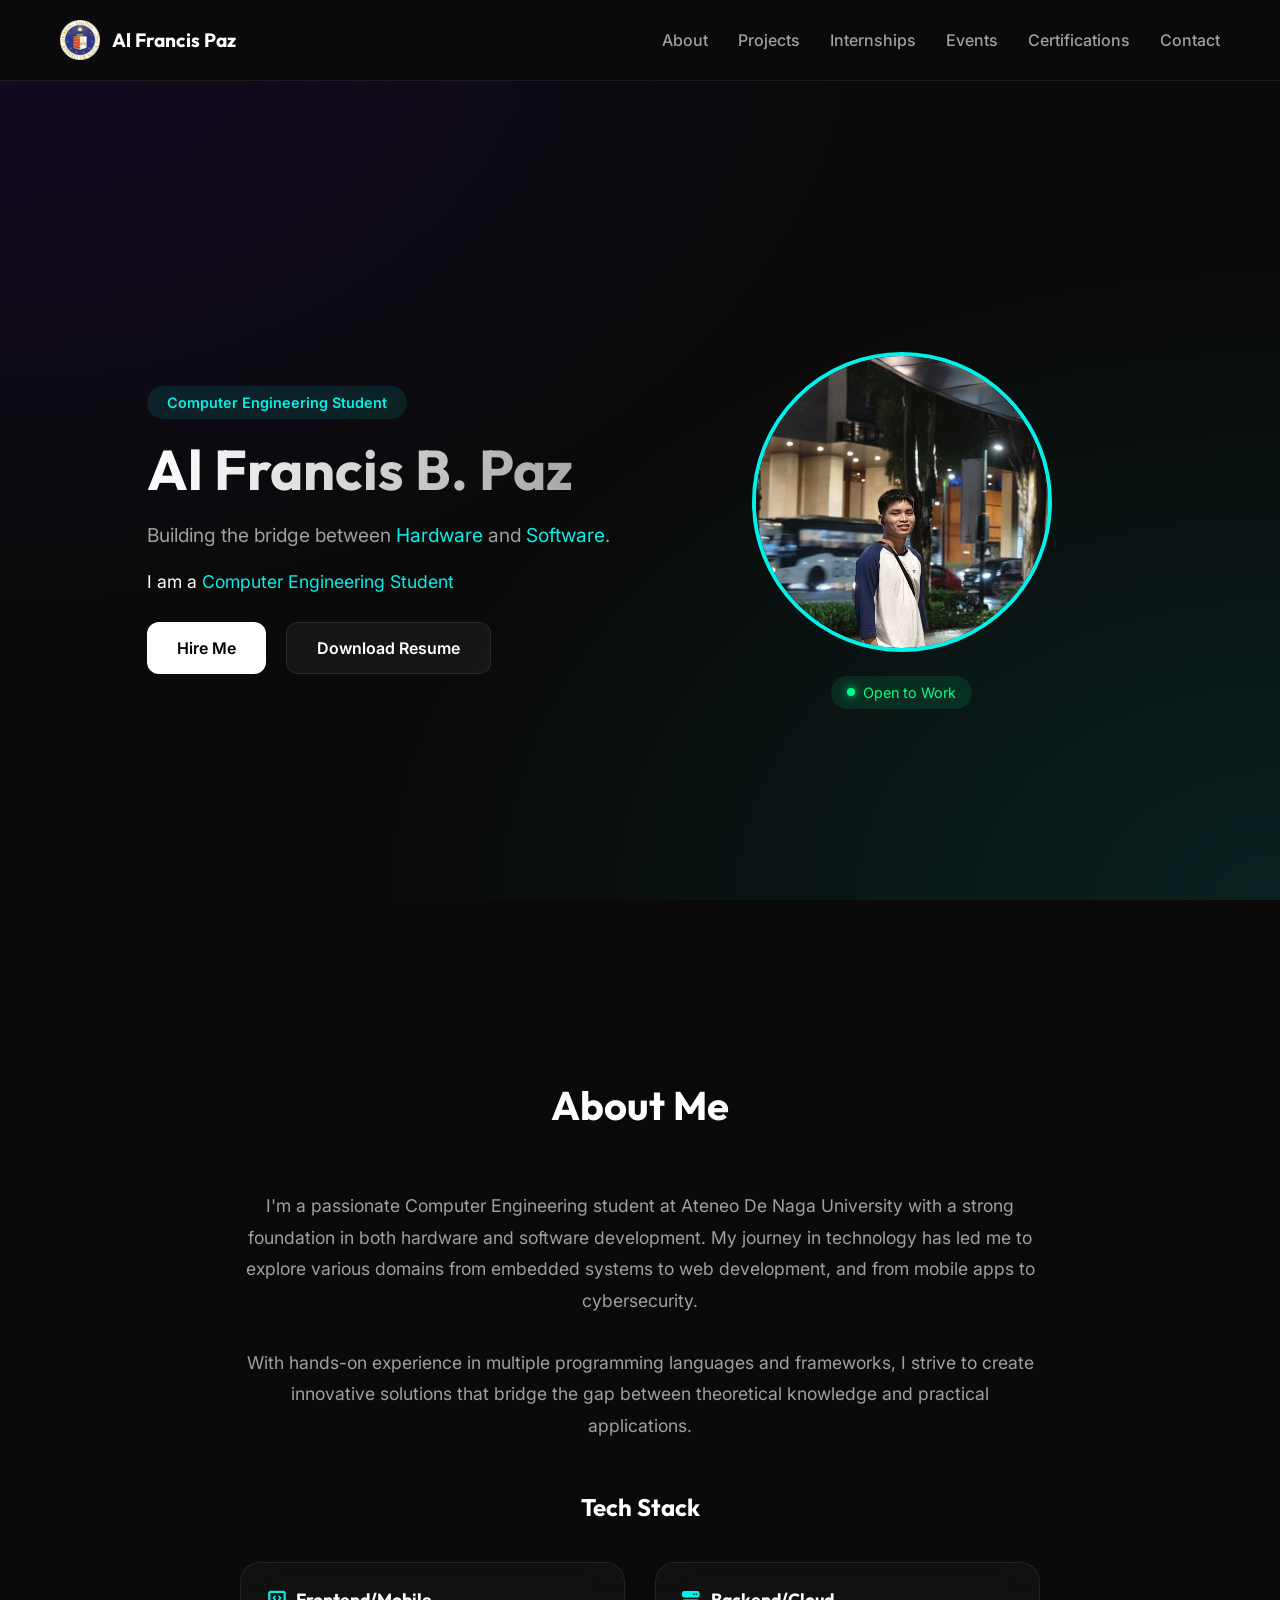
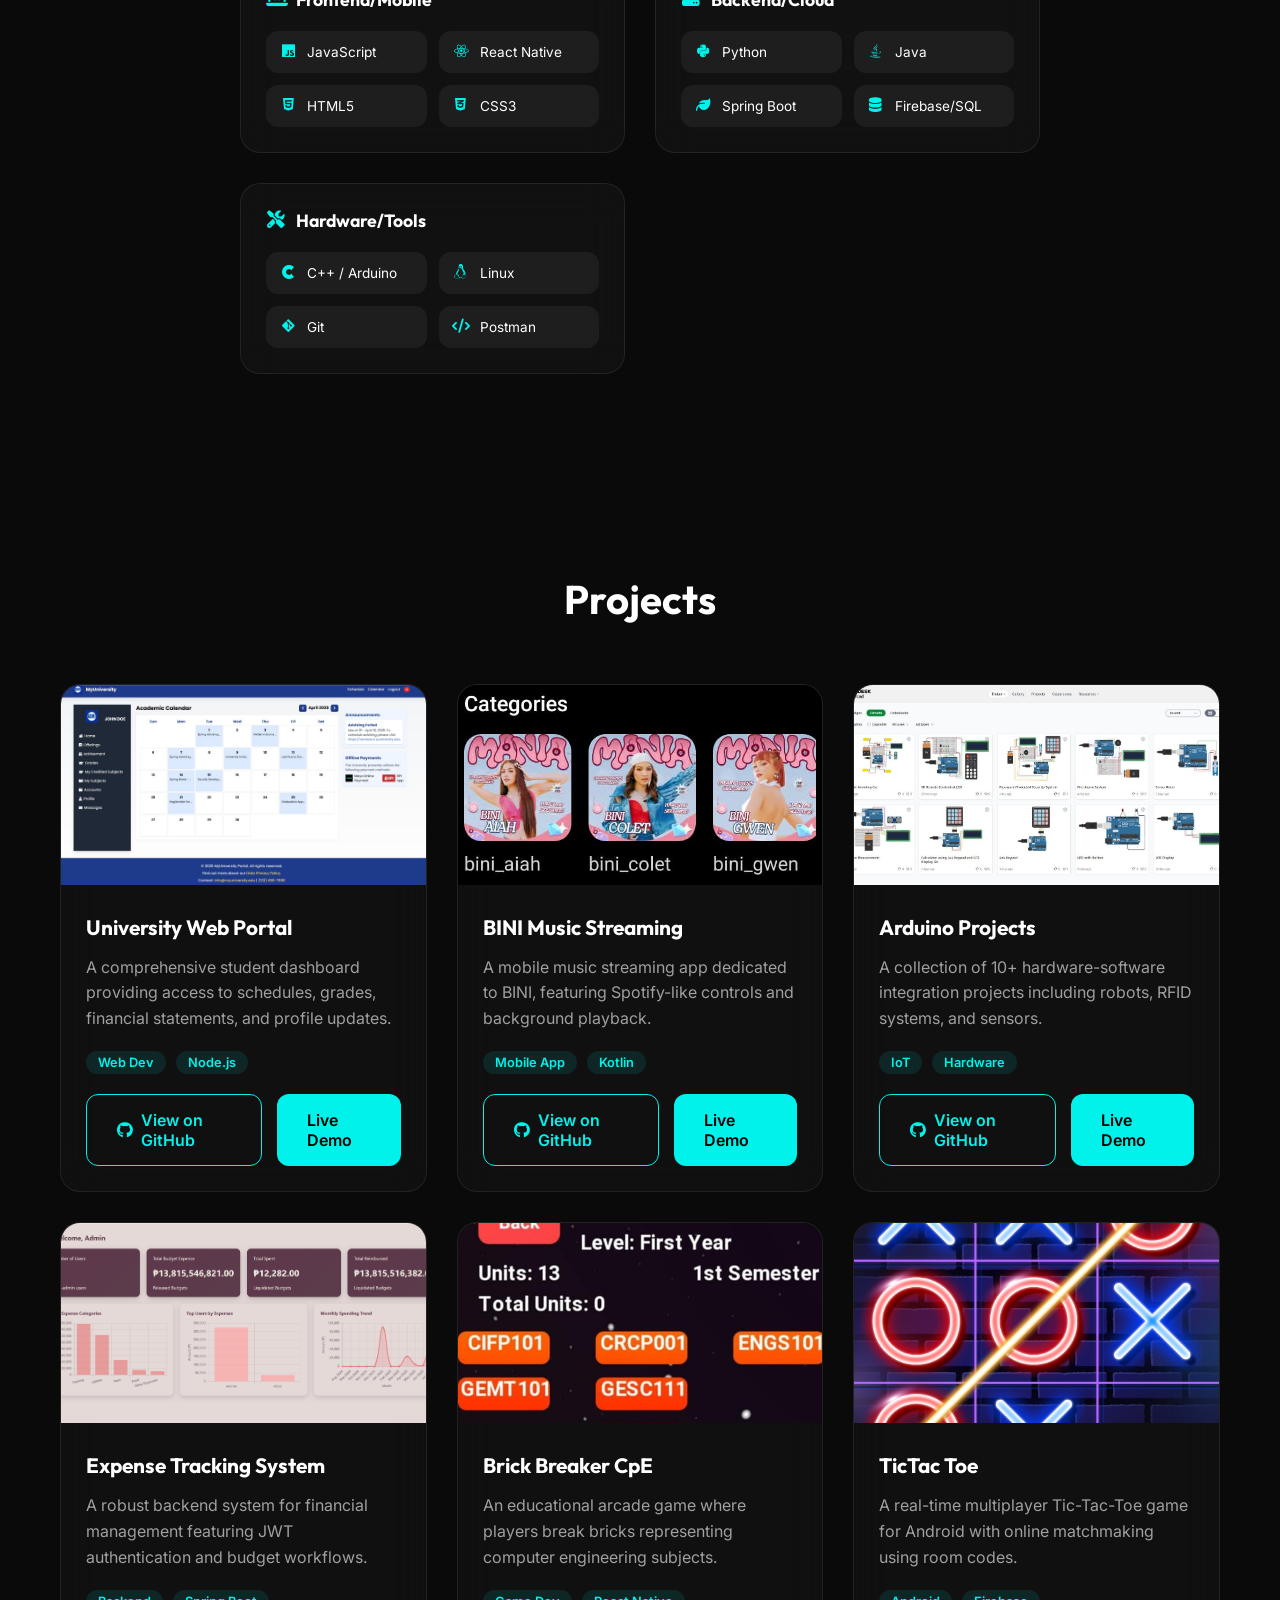
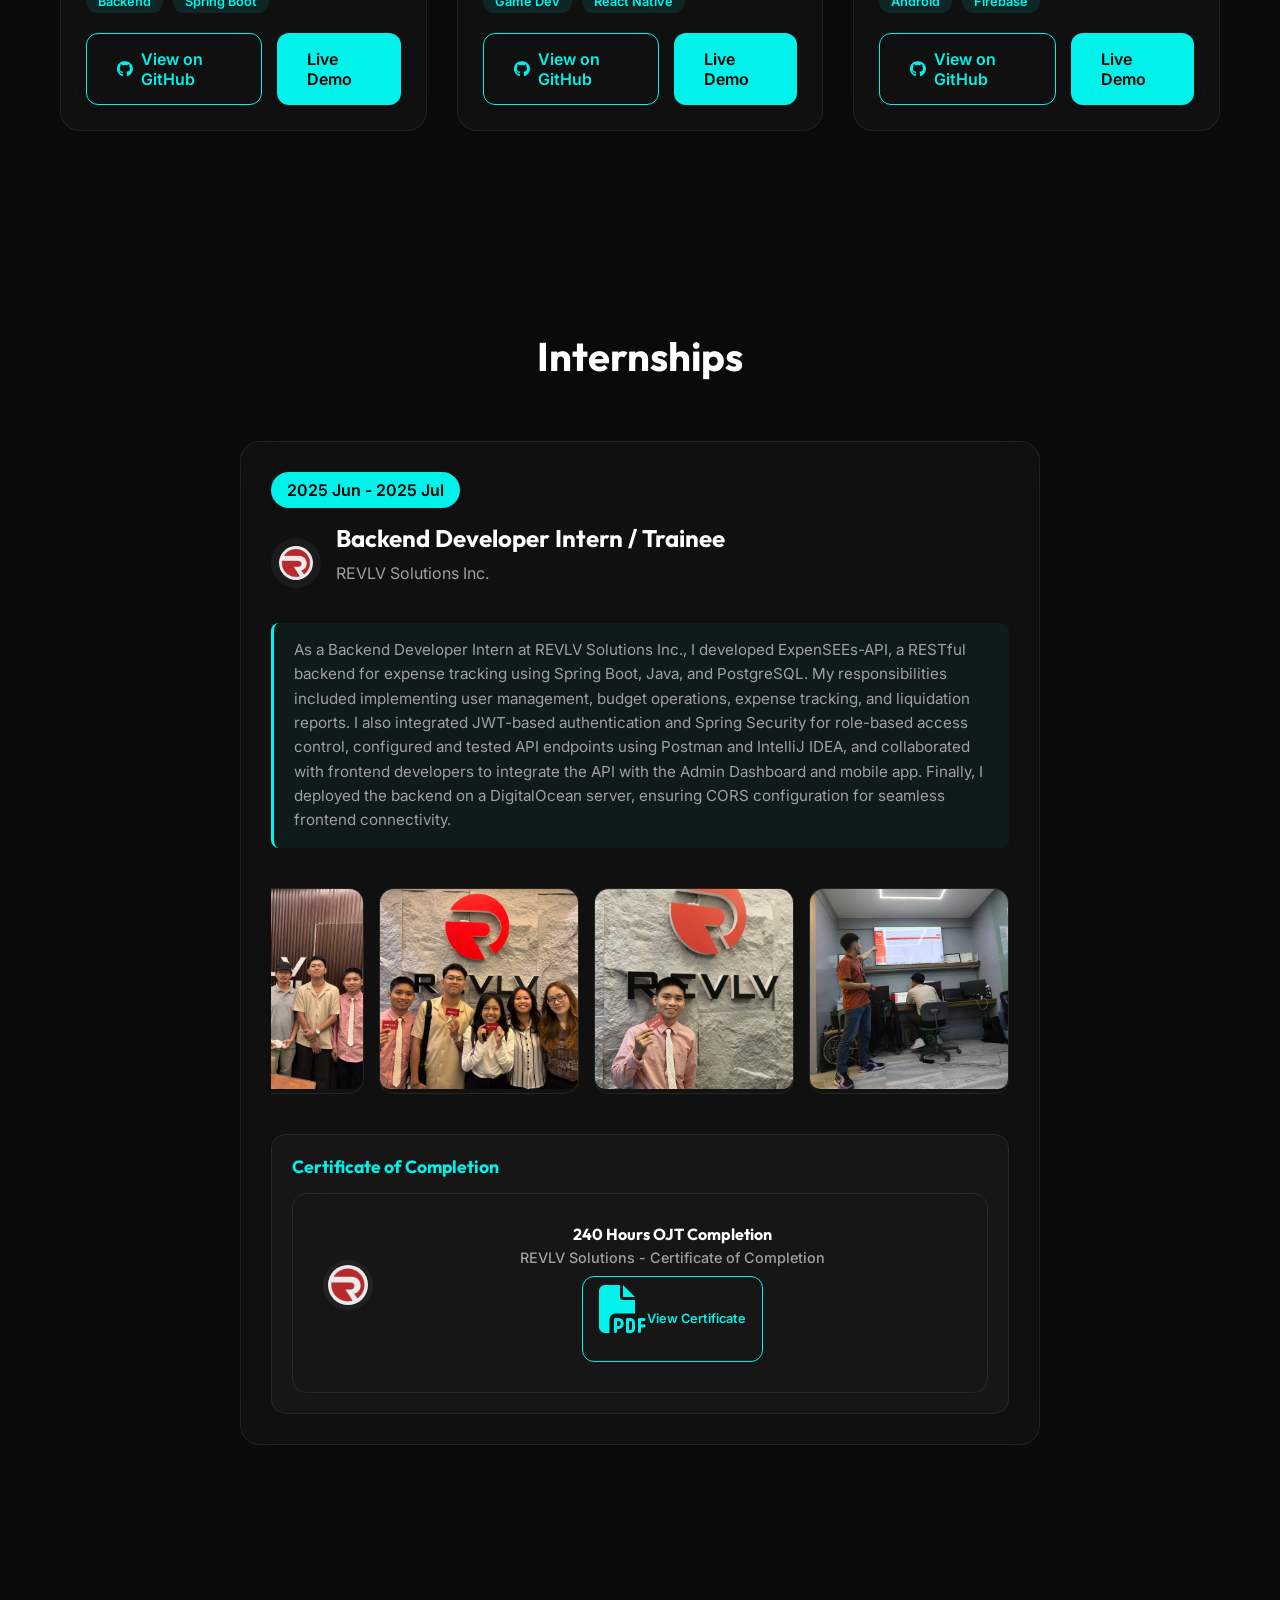
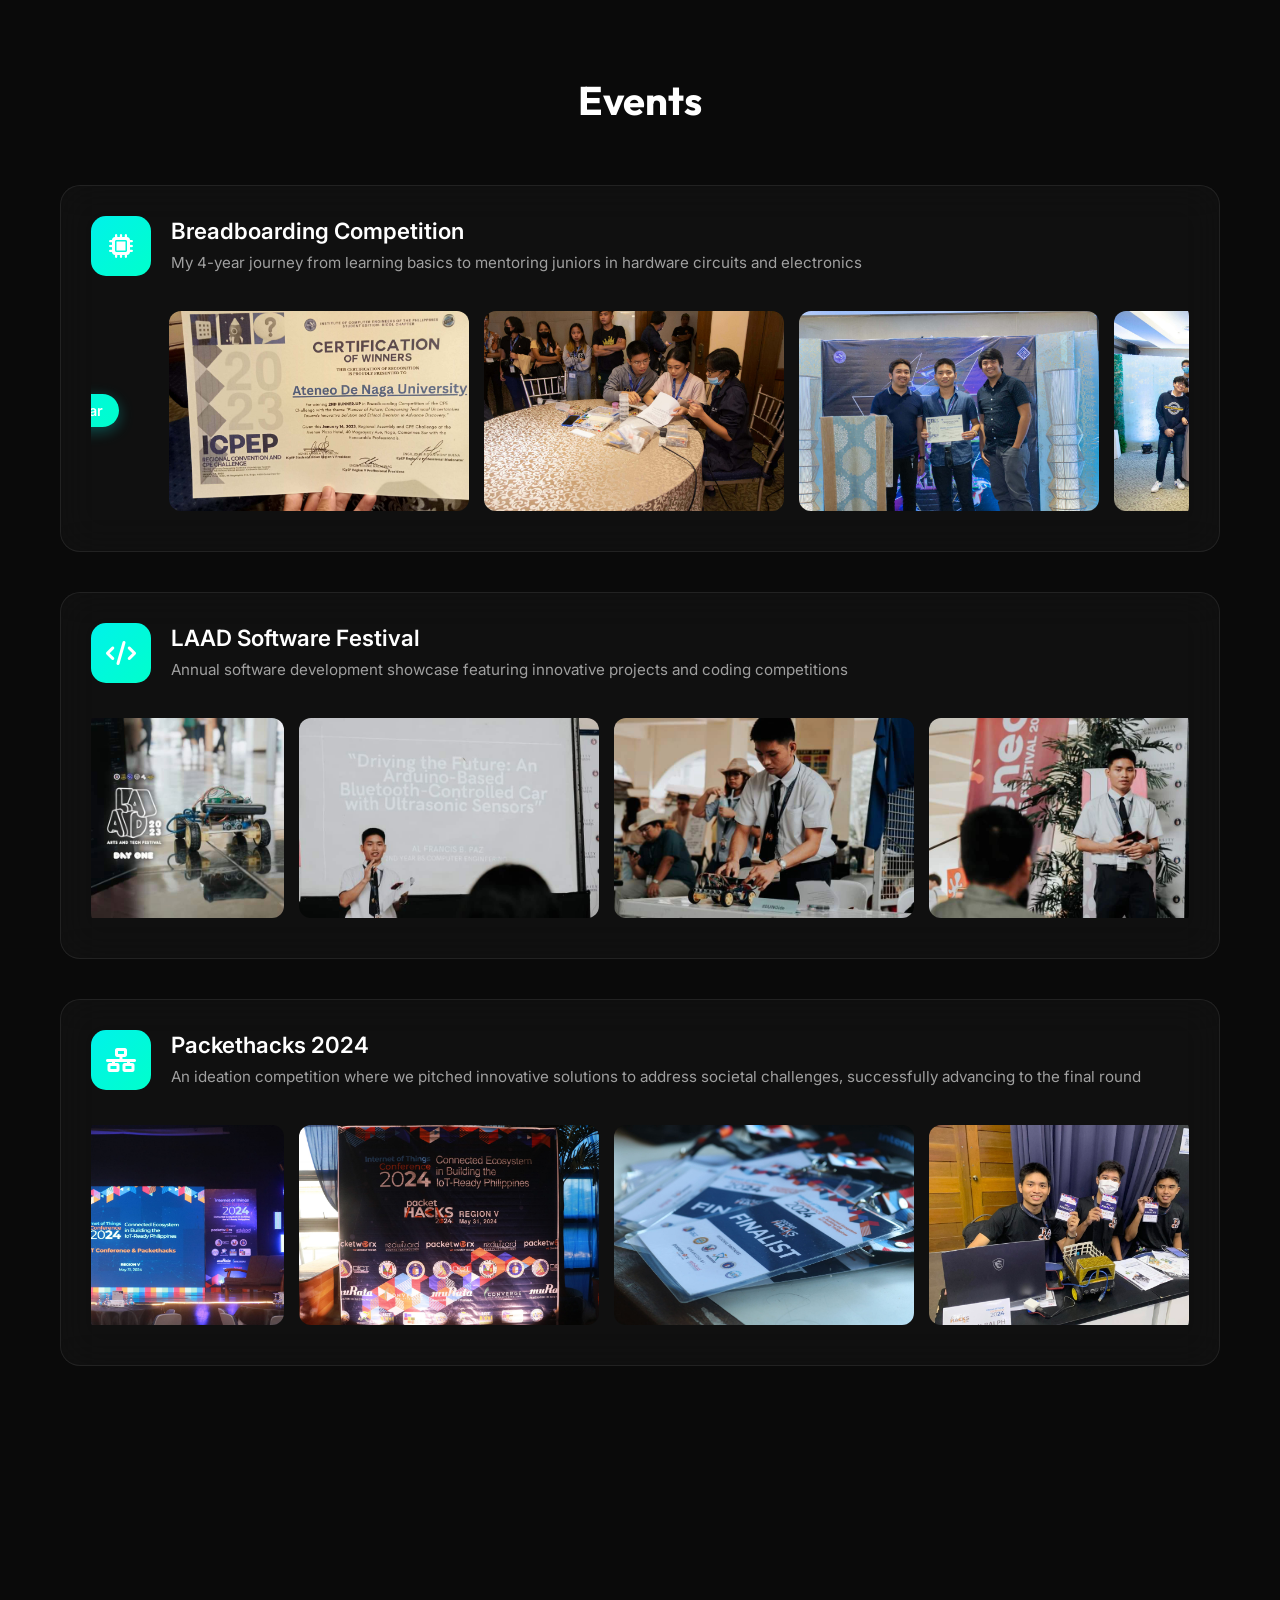
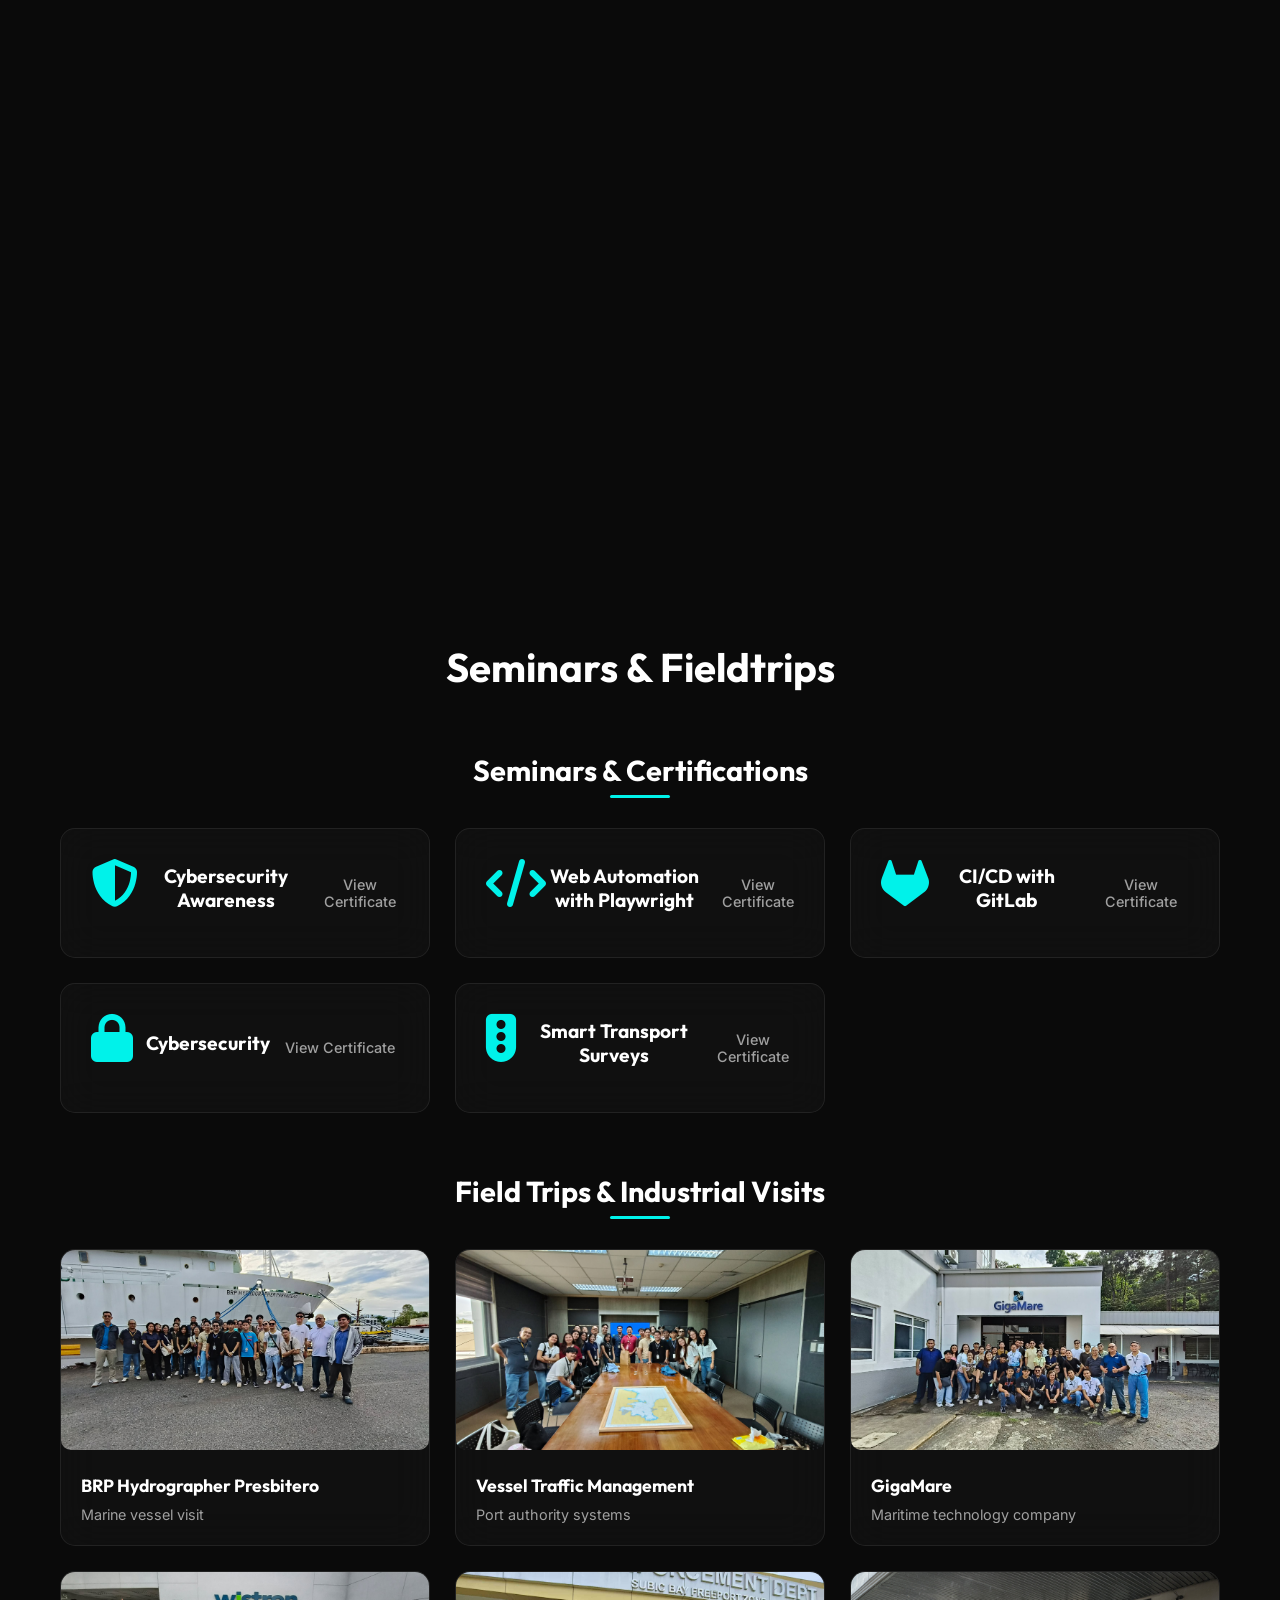
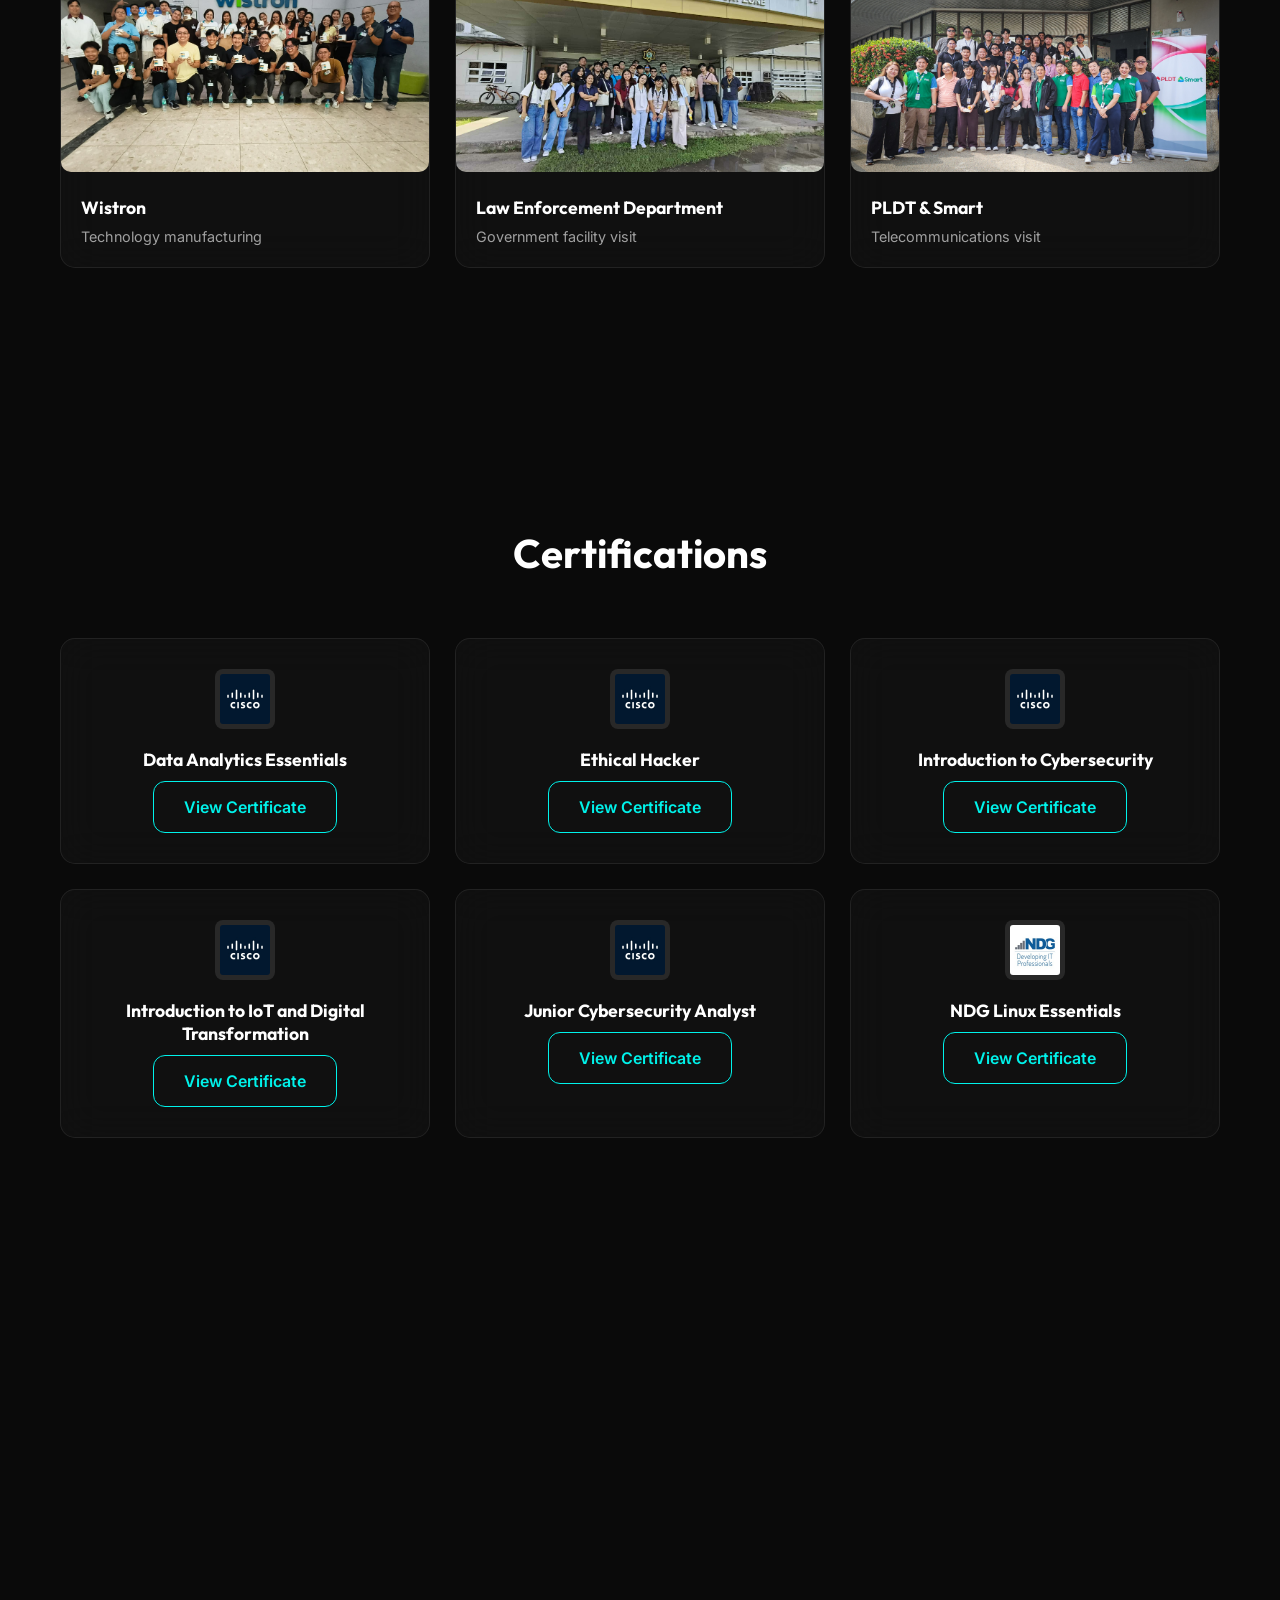
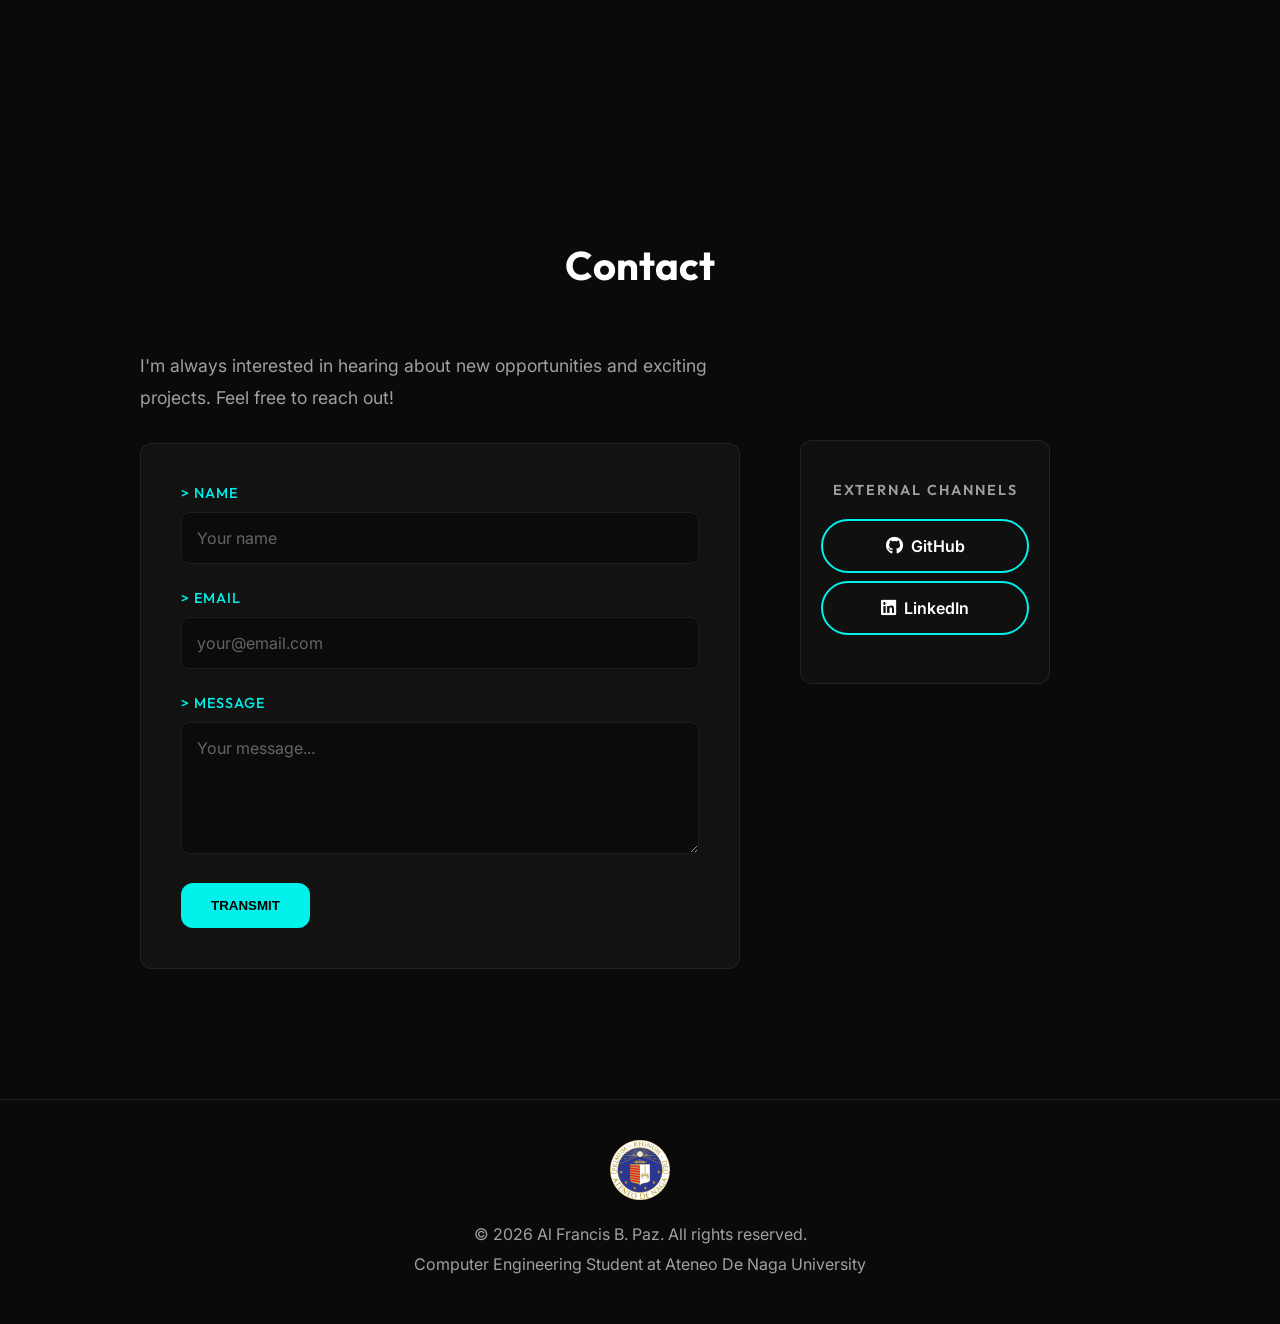
==== index.html @ 0560938c "Initialize portfolio website" ====
<!DOCTYPE html>
<html lang="en">

<head>
    <meta charset="UTF-8">
    <meta name="viewport" content="width=device-width, initial-scale=1.0">
    <title>Al Francis B. Paz | Portfolio</title>
    <meta name="description"
        content="Portfolio of Al Francis B. Paz, a Computer Engineering Student at Ateneo De Naga University.">
    <link rel="preconnect" href="https://fonts.googleapis.com">
    <link rel="preconnect" href="https://fonts.gstatic.com" crossorigin>
    <link
        href="https://fonts.googleapis.com/css2?family=Inter:wght@300;400;600;700&family=Outfit:wght@500;700;800&display=swap"
        rel="stylesheet">
    <link rel="stylesheet" href="styles.css">
    <link rel="stylesheet" href="https://cdnjs.cloudflare.com/ajax/libs/font-awesome/6.4.0/css/all.min.css">
</head>

<body>

    <!-- Sticky Navigation -->
    <nav class="navbar">
        <div class="nav-container">
            <div class="nav-logo">
                <img src="adnu_logo.png" alt="ADNU Logo" class="nav-logo-img">
                <span class="nav-brand">Al Francis Paz</span>
            </div>
            <ul class="nav-menu">
                <li><a href="#about" class="nav-link">About</a></li>
                <li><a href="#projects" class="nav-link">Projects</a></li>
                <li><a href="#internships" class="nav-link">Internships</a></li>
                <li><a href="#events" class="nav-link">Events</a></li>
                <li><a href="#certifications" class="nav-link">Certifications</a></li>
                <li><a href="#contact" class="nav-link">Contact</a></li>
            </ul>
            <div class="hamburger">
                <span class="bar"></span>
                <span class="bar"></span>
                <span class="bar"></span>
            </div>
        </div>
    </nav>

    <!-- Hero Section -->
    <section id="hero" class="hero">
        <div class="hero-container">
            <div class="hero-content">
                <div class="hero-text">
                    <div class="badge">Computer Engineering Student</div>
                    <h1>Al Francis B. Paz</h1>
                    <p>Building the bridge between <span class="accent-text">Hardware</span> and <span
                            class="accent-text">Software</span>.</p>
                    <div class="typing-container">I am a <span class="typing-text"></span></div>
                    <div class="hero-actions">
                        <a href="mailto:afpaz@gbox.adnu.edu.ph" class="btn primary">Hire Me</a>
                        <a href="Resume.pdf" target="_blank" class="btn secondary">Download Resume</a>
                    </div>
                </div>
                <div class="hero-image">
                    <img src="profile.jpg" alt="Profile" class="profile-img">
                    <div class="status-indicator">
                        <span class="dot"></span> Open to Work
                    </div>
                </div>
            </div>
        </div>
    </section>

    <!-- About Section -->
    <section id="about" class="section">
        <div class="container">
            <h2 class="section-title">About Me</h2>
            <div class="about-content">
                <div class="about-text">
                    <p>I'm a passionate Computer Engineering student at Ateneo De Naga University with a strong foundation in both hardware and software development. My journey in technology has led me to explore various domains from embedded systems to web development, and from mobile apps to cybersecurity.</p>
                    <p>With hands-on experience in multiple programming languages and frameworks, I strive to create innovative solutions that bridge the gap between theoretical knowledge and practical applications.</p>
                    <div class="skills-section">
                        <h3>Tech Stack</h3>
                        <div class="skills-categories">
                            <!-- Frontend/Mobile -->
                            <div class="skill-category">
                                <h4><i class="fas fa-laptop-code"></i> Frontend/Mobile</h4>
                                <div class="skills-grid">
                                    <div class="skill-item"><i class="fab fa-js"></i> JavaScript</div>
                                    <div class="skill-item"><i class="fab fa-react"></i> React Native</div>
                                    <div class="skill-item"><i class="fab fa-html5"></i> HTML5</div>
                                    <div class="skill-item"><i class="fab fa-css3-alt"></i> CSS3</div>
                                </div>
                            </div>
                            
                            <!-- Backend/Cloud -->
                            <div class="skill-category">
                                <h4><i class="fas fa-server"></i> Backend/Cloud</h4>
                                <div class="skills-grid">
                                    <div class="skill-item"><i class="fab fa-python"></i> Python</div>
                                    <div class="skill-item"><i class="fab fa-java"></i> Java</div>
                                    <div class="skill-item"><i class="fas fa-leaf"></i> Spring Boot</div>
                                    <div class="skill-item"><i class="fas fa-database"></i> Firebase/SQL</div>
                                </div>
                            </div>
                            
                            <!-- Hardware/Tools -->
                            <div class="skill-category">
                                <h4><i class="fas fa-tools"></i> Hardware/Tools</h4>
                                <div class="skills-grid">
                                    <div class="skill-item"><i class="fab fa-cuttlefish"></i> C++ / Arduino</div>
                                    <div class="skill-item"><i class="fab fa-linux"></i> Linux</div>
                                    <div class="skill-item"><i class="fab fa-git-alt"></i> Git</div>
                                    <div class="skill-item"><i class="fas fa-code"></i> Postman</div>
                                </div>
                            </div>
                        </div>
                    </div>
                </div>
            </div>
        </div>
    </section>

    <!-- Projects Section -->
    <section id="projects" class="section">
        <div class="container">
            <h2 class="section-title">Projects</h2>
            <div class="projects-grid">
                <!-- University Web Portal -->
                <div class="project-card" onclick="openProjectGallery('University Web Portal')">
                    <img src="Projects/University Web Portal/Home.jpg" alt="University Web Portal">
                    <div class="project-content">
                        <h3>University Web Portal</h3>
                        <p>A comprehensive student dashboard providing access to schedules, grades, financial statements, and profile updates.</p>
                        <div class="project-tags">
                            <span class="tag">Web Dev</span>
                            <span class="tag">Node.js</span>
                        </div>
                        <div class="project-actions">
                            <a href="https://github.com/8DUINOide/University-Web-Portal" target="_blank" class="btn btn-outline">
                                <i class="fab fa-github"></i> View on GitHub
                            </a>
                            <a href="#" class="btn btn-primary">Live Demo</a>
                        </div>
                    </div>
                </div>

                <!-- BINI Music -->
                <div class="project-card" onclick="openProjectGallery('BINI Music Streaming')">
                    <img src="Projects/BINI Music Streaming/BINI.jpg" alt="BINI Music">
                    <div class="project-content">
                        <h3>BINI Music Streaming</h3>
                        <p>A mobile music streaming app dedicated to BINI, featuring Spotify-like controls and background playback.</p>
                        <div class="project-tags">
                            <span class="tag">Mobile App</span>
                            <span class="tag">Kotlin</span>
                        </div>
                        <div class="project-actions">
                            <a href="https://github.com/8DUINOide/BINI-Mobile-Music-App" target="_blank" class="btn btn-outline">
                                <i class="fab fa-github"></i> View on GitHub
                            </a>
                            <a href="#" class="btn btn-primary">Live Demo</a>
                        </div>
                    </div>
                </div>

                <!-- Arduino Projects -->
                <div class="project-card" onclick="openProjectGallery('Arduino Projects')">
                    <img src="Projects/ARDUINO-PROJECTS/TinkerCad Projects/TinkerCad Projects.png" alt="Arduino">
                    <div class="project-content">
                        <h3>Arduino Projects</h3>
                        <p>A collection of 10+ hardware-software integration projects including robots, RFID systems, and sensors.</p>
                        <div class="project-tags">
                            <span class="tag">IoT</span>
                            <span class="tag">Hardware</span>
                        </div>
                        <div class="project-actions">
                            <a href="https://github.com/8DUINOide/ARDUINO-PROJECTS" target="_blank" class="btn btn-outline">
                                <i class="fab fa-github"></i> View on GitHub
                            </a>
                            <a href="#" class="btn btn-primary">Live Demo</a>
                        </div>
                    </div>
                </div>

                <!-- Expense Tracker -->
                <div class="project-card" onclick="openProjectGallery('Expense Tracking System')">
                    <img src="Projects/Expense Tracking System/homepage.png" alt="Expense Tracker">
                    <div class="project-content">
                        <h3>Expense Tracking System</h3>
                        <p>A robust backend system for financial management featuring JWT authentication and budget workflows.</p>
                        <div class="project-tags">
                            <span class="tag">Backend</span>
                            <span class="tag">Spring Boot</span>
                        </div>
                        <div class="project-actions">
                            <a href="https://github.com/8DUINOide/Expense_Tracking_Backend" target="_blank" class="btn btn-outline">
                                <i class="fab fa-github"></i> View on GitHub
                            </a>
                            <a href="#" class="btn btn-primary">Live Demo</a>
                        </div>
                    </div>
                </div>

                <!-- Brick Breaker -->
                <div class="project-card" onclick="openProjectGallery('Brick Breaker CpE')">
                    <img src="Projects/Brick Breaker CpE/BrickBreaker.jpg" alt="Brick Breaker">
                    <div class="project-content">
                        <h3>Brick Breaker CpE</h3>
                        <p>An educational arcade game where players break bricks representing computer engineering subjects.</p>
                        <div class="project-tags">
                            <span class="tag">Game Dev</span>
                            <span class="tag">React Native</span>
                        </div>
                        <div class="project-actions">
                            <a href="https://github.com/8DUINOide/Brick-Breaker-App" target="_blank" class="btn btn-outline">
                                <i class="fab fa-github"></i> View on GitHub
                            </a>
                            <a href="#" class="btn btn-primary">Live Demo</a>
                        </div>
                    </div>
                </div>

                <!-- TicTac Toe -->
                <div class="project-card" onclick="openProjectGallery('TicTac Toe')">
                    <img src="Projects/TicTac Toe/App icon.png" alt="Tic Tac Toe">
                    <div class="project-content">
                        <h3>TicTac Toe</h3>
                        <p>A real-time multiplayer Tic-Tac-Toe game for Android with online matchmaking using room codes.</p>
                        <div class="project-tags">
                            <span class="tag">Android</span>
                            <span class="tag">Firebase</span>
                        </div>
                        <div class="project-actions">
                            <a href="https://github.com/8DUINOide/TicTacToe-App" target="_blank" class="btn btn-outline">
                                <i class="fab fa-github"></i> View on GitHub
                            </a>
                            <a href="#" class="btn btn-primary">Live Demo</a>
                        </div>
                    </div>
                </div>
            </div>
        </div>
    </section>

    <!-- Internships Section -->
    <section id="internships" class="section">
        <div class="container">
            <h2 class="section-title">Internships</h2>
            <div class="internship-timeline">
                <div class="timeline-item">
                    <div class="timeline-content">
                        <div class="timeline-date">2025 Jun - 2025 Jul</div>
                        <div class="internship-header">
                            <img src="revlv_logo.png" alt="REVLV Logo" class="company-logo">
                            <div>
                                <h3>Backend Developer Intern / Trainee</h3>
                                <p>REVLV Solutions Inc.</p>
                            </div>
                        </div>
                        <div class="internship-description">
                            <p>As a Backend Developer Intern at REVLV Solutions Inc., I developed ExpenSEEs-API, a RESTful backend for expense tracking using Spring Boot, Java, and PostgreSQL. My responsibilities included implementing user management, budget operations, expense tracking, and liquidation reports. I also integrated JWT-based authentication and Spring Security for role-based access control, configured and tested API endpoints using Postman and IntelliJ IDEA, and collaborated with frontend developers to integrate the API with the Admin Dashboard and mobile app. Finally, I deployed the backend on a DigitalOcean server, ensuring CORS configuration for seamless frontend connectivity.</p>
                        </div>
                        <div class="internship-gallery">
                            <div class="gallery-item" onclick="openProjectGallery('Internship Experience')">
                                <img src="Internships/Deployment.jpg" alt="Deployment" class="gallery-img">
                            </div>
                            <div class="gallery-item" onclick="openProjectGallery('Internship Experience')">
                                <img src="Internships/ADNU OJT.jpg" alt="OJT" class="gallery-img">
                            </div>
                            <div class="gallery-item" onclick="openProjectGallery('Internship Experience')">
                                <img src="Internships/Day 1.jpg" alt="Day 1" class="gallery-img">
                            </div>
                            <div class="gallery-item" onclick="openProjectGallery('Internship Experience')">
                                <img src="Internships/Reporting.jpg" alt="Reporting" class="gallery-img">
                            </div>
                        </div>
                        <div class="internship-certificate">
                            <h4>Certificate of Completion</h4>
                            <div class="certificate-item">
                                <img src="revlv_logo.png" alt="REVLV Logo" class="cert-logo">
                                <div class="certificate-info">
                                    <h5>240 Hours OJT Completion</h5>
                                    <p>REVLV Solutions - Certificate of Completion</p>
                                    <a href="#" onclick="openCertificateLightbox('Internships/240 hours OJT at REVLV Solutions.pdf'); return false;" class="btn btn-outline">
                                        <i class="fas fa-file-pdf"></i> View Certificate
                                    </a>
                                </div>
                            </div>
                        </div>
                    </div>
                </div>
            </div>
        </div>
    </section>

    <!-- Events Section -->
    <section id="events" class="section">
        <div class="container">
            <h2 class="section-title">Events</h2>
            <div class="events-container">
                <!-- Breadboarding Competition Row -->
                <div class="event-row">
                    <div class="event-info">
                        <div class="event-header">
                            <div class="event-icon">
                                <i class="fas fa-microchip"></i>
                            </div>
                            <div>
                                <h3>Breadboarding Competition</h3>
                                <p>My 4-year journey from learning basics to mentoring juniors in hardware circuits and electronics</p>
                            </div>
                        </div>
                    </div>
                    <div class="event-images-scroll">
                        <div class="event-carousel">
                            <!-- First Year -->
                            <div class="year-marker">
                                <span class="year-label">First Year</span>
                            </div>
                            <img src="Events/Breadboarding/1st year/1.jpg" alt="Breadboarding" class="event-carousel-img">
                            <img src="Events/Breadboarding/1st year/2.jpg" alt="Breadboarding" class="event-carousel-img">
                            <img src="Events/Breadboarding/1st year/3.jpg" alt="Breadboarding" class="event-carousel-img">
                            <img src="Events/Breadboarding/1st year/4.jpg" alt="Breadboarding" class="event-carousel-img">
                            <img src="Events/Breadboarding/1st year/5.jpg" alt="Breadboarding" class="event-carousel-img">
                            
                            <!-- Second Year -->
                            <div class="year-marker">
                                <span class="year-label">Second Year</span>
                            </div>
                            <img src="Events/Breadboarding/2nd year/1.jpg" alt="Breadboarding" class="event-carousel-img">
                            <img src="Events/Breadboarding/2nd year/2.jpg" alt="Breadboarding" class="event-carousel-img">
                            <img src="Events/Breadboarding/2nd year/3.jpg" alt="Breadboarding" class="event-carousel-img">
                            <img src="Events/Breadboarding/2nd year/4.jpg" alt="Breadboarding" class="event-carousel-img">
                            <img src="Events/Breadboarding/2nd year/5.jpg" alt="Breadboarding" class="event-carousel-img">
                            <img src="Events/Breadboarding/2nd year/6.jpg" alt="Breadboarding" class="event-carousel-img">
                            
                            <!-- Third Year -->
                            <div class="year-marker">
                                <span class="year-label">Third Year</span>
                            </div>
                            <img src="Events/Breadboarding/3rd year/1.jpg" alt="Breadboarding" class="event-carousel-img">
                            <img src="Events/Breadboarding/3rd year/2.jpg" alt="Breadboarding" class="event-carousel-img">
                            <img src="Events/Breadboarding/3rd year/3.jpg" alt="Breadboarding" class="event-carousel-img">
                            <img src="Events/Breadboarding/3rd year/4.jpg" alt="Breadboarding" class="event-carousel-img">
                            
                            <!-- Fourth Year -->
                            <div class="year-marker">
                                <span class="year-label">Fourth Year</span>
                            </div>
                            <img src="Events/Breadboarding/4th year/1.jpg" alt="Breadboarding" class="event-carousel-img">
                            <img src="Events/Breadboarding/4th year/2.jpg" alt="Breadboarding" class="event-carousel-img">
                            <img src="Events/Breadboarding/4th year/3.jpg" alt="Breadboarding" class="event-carousel-img">
                            <img src="Events/Breadboarding/4th year/4.jpg" alt="Breadboarding" class="event-carousel-img">
                        </div>
                    </div>
                </div>

                <!-- LAAD Software Festival Row -->
                <div class="event-row">
                    <div class="event-info">
                        <div class="event-header">
                            <div class="event-icon">
                                <i class="fas fa-code"></i>
                            </div>
                            <div>
                                <h3>LAAD Software Festival</h3>
                                <p>Annual software development showcase featuring innovative projects and coding competitions</p>
                            </div>
                        </div>
                    </div>
                    <div class="event-images-scroll">
                        <div class="event-carousel">
                            <img src="Events/LAAD Software Festival/1.jpg" alt="LAAD Festival" class="event-carousel-img">
                            <img src="Events/LAAD Software Festival/2.jpg" alt="LAAD Festival" class="event-carousel-img">
                            <img src="Events/LAAD Software Festival/3.jpg" alt="LAAD Festival" class="event-carousel-img">
                            <img src="Events/LAAD Software Festival/4.jpg" alt="LAAD Festival" class="event-carousel-img">
                            <img src="Events/LAAD Software Festival/5.jpg" alt="LAAD Festival" class="event-carousel-img">
                            <img src="Events/LAAD Software Festival/6.jpg" alt="LAAD Festival" class="event-carousel-img">
                            <img src="Events/LAAD Software Festival/7.jpg" alt="LAAD Festival" class="event-carousel-img">
                            <img src="Events/LAAD Software Festival/8.jpg" alt="LAAD Festival" class="event-carousel-img">
                            <img src="Events/LAAD Software Festival/9.jpg" alt="LAAD Festival" class="event-carousel-img">
                            <img src="Events/LAAD Software Festival/10.jpg" alt="LAAD Festival" class="event-carousel-img">
                        </div>
                    </div>
                </div>

                <!-- Packethacks 2024 Row -->
                <div class="event-row">
                    <div class="event-info">
                        <div class="event-header">
                            <div class="event-icon">
                                <i class="fas fa-network-wired"></i>
                            </div>
                            <div>
                                <h3>Packethacks 2024</h3>
                                <p>An ideation competition where we pitched innovative solutions to address societal challenges, successfully advancing to the final round</p>
                            </div>
                        </div>
                    </div>
                    <div class="event-images-scroll">
                        <div class="event-carousel">
                            <img src="Events/Packethacks 2024/1.jpg" alt="Packethacks" class="event-carousel-img">
                            <img src="Events/Packethacks 2024/2.jpg" alt="Packethacks" class="event-carousel-img">
                            <img src="Events/Packethacks 2024/3.jpg" alt="Packethacks" class="event-carousel-img">
                            <img src="Events/Packethacks 2024/4.jpg" alt="Packethacks" class="event-carousel-img">
                            <img src="Events/Packethacks 2024/5.jpg" alt="Packethacks" class="event-carousel-img">
                            <img src="Events/Packethacks 2024/6.jpg" alt="Packethacks" class="event-carousel-img">
                            <img src="Events/Packethacks 2024/7.jpg" alt="Packethacks" class="event-carousel-img">
                        </div>
                    </div>
                </div>
            </div>
        </div>
    </section>

    <!-- Organizations Section -->
    <section id="organizations" class="section">
        <div class="container">
            <h2 class="section-title">Organizations</h2>
            <div class="organizations-list">
                <div class="org-item">
                    <img src="icpep_logo.png" alt="ICPEP Logo" class="org-logo">
                    <div>
                        <h3>Member (2022 - 2026)</h3>
                        <p>Institute of Computer Engineers of the Philippines Student Edition - Bicol</p>
                    </div>
                </div>
                <div class="org-item">
                    <img src="adnu_coes_logo.jpg" alt="COES Logo" class="org-logo">
                    <div>
                        <h3>Academic Director (2024 - 2026)</h3>
                        <p>Ateneo Computer Engineering Society</p>
                    </div>
                </div>
                <div class="org-item">
                    <img src="chess_logo.jpg" alt="Chess Logo" class="org-logo">
                    <div>
                        <h3>Member (2024 - 2026)</h3>
                        <p>Ateneo Chess Enthusiasts</p>
                    </div>
                </div>
            </div>
        </div>
    </section>

    <!-- Seminars Section -->
    <section id="seminars" class="section">
        <div class="container">
            <h2 class="section-title">Seminars & Fieldtrips</h2>
            
            <!-- Seminars (Certificates) -->
            <div class="subsection">
                <h3 class="subsection-title">Seminars & Certifications</h3>
                <div class="seminars-certificates-grid">
                    <div class="certificate-item" onclick="openCertificateLightbox('Seminars and Fieldtrips/Cybersecurity Awareness.pdf')">
                        <i class="fas fa-shield-alt"></i>
                        <h4>Cybersecurity Awareness</h4>
                        <p>View Certificate</p>
                    </div>
                    <div class="certificate-item" onclick="openCertificateLightbox('Seminars and Fieldtrips/Code, Click, Connect - Basic Web Automation with Playwright.pdf')">
                        <i class="fas fa-code"></i>
                        <h4>Web Automation with Playwright</h4>
                        <p>View Certificate</p>
                    </div>
                    <div class="certificate-item" onclick="openCertificateLightbox('Seminars and Fieldtrips/Continuous Integration and Deployment using GitLab.pdf')">
                        <i class="fab fa-gitlab"></i>
                        <h4>CI/CD with GitLab</h4>
                        <p>View Certificate</p>
                    </div>
                    <div class="certificate-item" onclick="openCertificateLightbox('Seminars and Fieldtrips/Cybersecurity.pdf')">
                        <i class="fas fa-lock"></i>
                        <h4>Cybersecurity</h4>
                        <p>View Certificate</p>
                    </div>
                    <div class="certificate-item" onclick="openCertificateLightbox('Seminars and Fieldtrips/Smart Transport Surveys - Capturing and Visualizing Travel Time and Delay Data.pdf')">
                        <i class="fas fa-traffic-light"></i>
                        <h4>Smart Transport Surveys</h4>
                        <p>View Certificate</p>
                    </div>
                </div>
            </div>
            
            <!-- Field Trips -->
            <div class="subsection">
                <h3 class="subsection-title">Field Trips & Industrial Visits</h3>
                <div class="fieldtrips-gallery">
                    <div class="gallery-item" onclick="openProjectGallery('Field Trip Experience')">
                        <img src="Seminars and Fieldtrips/BRP Hydrographer Presbitero.jpg" alt="BRP Hydrographer Presbitero" class="gallery-img">
                        <div class="gallery-caption">
                            <h4>BRP Hydrographer Presbitero</h4>
                            <p>Marine vessel visit</p>
                        </div>
                    </div>
                    <div class="gallery-item" onclick="openProjectGallery('Field Trip Experience')">
                        <img src="Seminars and Fieldtrips/Vessel Traffic Management System.jpg" alt="Vessel Traffic Management System" class="gallery-img">
                        <div class="gallery-caption">
                            <h4>Vessel Traffic Management</h4>
                            <p>Port authority systems</p>
                        </div>
                    </div>
                    <div class="gallery-item" onclick="openProjectGallery('Field Trip Experience')">
                        <img src="Seminars and Fieldtrips/GigaMare.jpg" alt="GigaMare" class="gallery-img">
                        <div class="gallery-caption">
                            <h4>GigaMare</h4>
                            <p>Maritime technology company</p>
                        </div>
                    </div>
                    <div class="gallery-item" onclick="openProjectGallery('Field Trip Experience')">
                        <img src="Seminars and Fieldtrips/wistron.jpg" alt="Wistron" class="gallery-img">
                        <div class="gallery-caption">
                            <h4>Wistron</h4>
                            <p>Technology manufacturing</p>
                        </div>
                    </div>
                    <div class="gallery-item" onclick="openProjectGallery('Field Trip Experience')">
                        <img src="Seminars and Fieldtrips/Law Enforcement Department.jpg" alt="Law Enforcement Department" class="gallery-img">
                        <div class="gallery-caption">
                            <h4>Law Enforcement Department</h4>
                            <p>Government facility visit</p>
                        </div>
                    </div>
                    <div class="gallery-item" onclick="openProjectGallery('Field Trip Experience')">
                        <img src="Seminars and Fieldtrips/PLDT & Smart.jpg" alt="PLDT & Smart" class="gallery-img">
                        <div class="gallery-caption">
                            <h4>PLDT & Smart</h4>
                            <p>Telecommunications visit</p>
                        </div>
                    </div>
                </div>
            </div>
        </div>
    </section>

    <!-- Certifications Section -->
    <section id="certifications" class="section">
        <div class="container">
            <h2 class="section-title">Certifications</h2>
            <div class="certifications-grid">
                <div class="cert-item">
                    <img src="cisco_logo.jpg" alt="Cisco Logo" class="cert-logo">
                    <h3>Data Analytics Essentials</h3>
                    <a href="#" onclick="openCertificateLightbox('Certifications/Data Analytics Essentials.pdf'); return false;" class="btn btn-outline">View Certificate</a>
                </div>
                <div class="cert-item">
                    <img src="cisco_logo.jpg" alt="Cisco Logo" class="cert-logo">
                    <h3>Ethical Hacker</h3>
                    <a href="#" onclick="openCertificateLightbox('Certifications/Ethical Hacker.pdf'); return false;" class="btn btn-outline">View Certificate</a>
                </div>
                <div class="cert-item">
                    <img src="cisco_logo.jpg" alt="Cisco Logo" class="cert-logo">
                    <h3>Introduction to Cybersecurity</h3>
                    <a href="#" onclick="openCertificateLightbox('Certifications/Introduction to Cybersecurity.pdf'); return false;" class="btn btn-outline">View Certificate</a>
                </div>
                <div class="cert-item">
                    <img src="cisco_logo.jpg" alt="Cisco Logo" class="cert-logo">
                    <h3>Introduction to IoT and Digital Transformation</h3>
                    <a href="#" onclick="openCertificateLightbox('Certifications/Introduction to IoT and Digital Transformation.pdf'); return false;" class="btn btn-outline">View Certificate</a>
                </div>
                <div class="cert-item">
                    <img src="cisco_logo.jpg" alt="Cisco Logo" class="cert-logo">
                    <h3>Junior Cybersecurity Analyst</h3>
                    <a href="#" onclick="openCertificateLightbox('Certifications/Junior Cybersecurity Analyst.pdf'); return false;" class="btn btn-outline">View Certificate</a>
                </div>
                <div class="cert-item">
                    <img src="ndg_logo.jpg" alt="NDG Logo" class="cert-logo">
                    <h3>NDG Linux Essentials</h3>
                    <a href="#" onclick="openCertificateLightbox('Certifications/NDG Linux Essentials.pdf'); return false;" class="btn btn-outline">View Certificate</a>
                </div>
                <div class="cert-item">
                    <img src="ndg_logo.jpg" alt="NDG Logo" class="cert-logo">
                    <h3>NDG Linux Unhatched</h3>
                    <a href="#" onclick="openCertificateLightbox('Certifications/NDG Linux Unhatched.pdf'); return false;" class="btn btn-outline">View Certificate</a>
                </div>
                <div class="cert-item">
                    <img src="cisco_logo.jpg" alt="Cisco Logo" class="cert-logo">
                    <h3>Network Support and Security</h3>
                    <a href="#" onclick="openCertificateLightbox('Certifications/Network Support and Security.pdf'); return false;" class="btn btn-outline">View Certificate</a>
                </div>
                <div class="cert-item">
                    <img src="cisco_logo.jpg" alt="Cisco Logo" class="cert-logo">
                    <h3>Programming Essentials in C++</h3>
                    <a href="#" onclick="openCertificateLightbox('Certifications/Programming Essentials in C++.pdf'); return false;" class="btn btn-outline">View Certificate</a>
                </div>
                <div class="cert-item">
                    <img src="cisco_logo.jpg" alt="Cisco Logo" class="cert-logo">
                    <h3>Programming Essentials in Python</h3>
                    <a href="#" onclick="openCertificateLightbox('Certifications/Programming Essentials in Python.pdf'); return false;" class="btn btn-outline">View Certificate</a>
                </div>
            </div>
        </div>
    </section>

    <!-- Contact Section -->
    <section id="contact" class="section">
        <div class="container">
            <h2 class="section-title">Contact</h2>
            <div class="contact-wrapper">
                <div class="contact-form-section">
                    <p>I'm always interested in hearing about new opportunities and exciting projects. Feel free to reach out!</p>
                    <form id="contact-form">
                        <div class="form-group">
                            <label for="name">> name</label>
                            <input type="text" id="name" name="name" placeholder="Your name" required>
                        </div>
                        <div class="form-group">
                            <label for="email">> email</label>
                            <input type="email" id="email" name="email" placeholder="your@email.com" required>
                        </div>
                        <div class="form-group">
                            <label for="message">> message</label>
                            <textarea id="message" name="message" placeholder="Your message..." rows="5" required></textarea>
                        </div>
                        <button type="submit" class="btn btn-primary">TRANSMIT</button>
                    </form>
                </div>
                <div class="external-channels">
                    <p>EXTERNAL CHANNELS</p>
                    <a href="https://github.com/8DUINOide" target="_blank" class="btn btn-secondary"><i class="fab fa-github"></i> GitHub</a>
                    <a href="https://www.linkedin.com/in/al-francis-paz-32424224a/" target="_blank" class="btn btn-secondary"><i class="fab fa-linkedin"></i> LinkedIn</a>
                </div>
            </div>
        </div>
    </section>

    <!-- Footer -->
    <footer>
        <div class="container">
            <div class="footer-content">
                <img src="adnu_logo.png" alt="ADNU Logo" class="footer-logo">
                <p>&copy; 2026 Al Francis B. Paz. All rights reserved.</p>
                <p>Computer Engineering Student at Ateneo De Naga University</p>
            </div>
        </div>
    </footer>

    <!-- Lightbox Modal -->
    <div id="lightbox" class="lightbox">
        <span class="close-lightbox">&times;</span>
        <img class="lightbox-content" id="lightbox-img">
    </div>

    <script src="script.js"></script>
</body>

</html>
---- styles.css ----
:root {
    --bg-color: #0a0a0a;
    --card-bg: rgba(20, 20, 20, 0.6);
    --border-color: rgba(255, 255, 255, 0.08);
    --accent-color: #00f2ea;
    --accent-secondary: #7000ff;
    --text-primary: #ffffff;
    --text-secondary: #a0a0a0;
    --font-heading: 'Outfit', sans-serif;
    --font-body: 'Inter', sans-serif;
}

* {
    margin: 0;
    padding: 0;
    box-sizing: border-box;
}

body {
    background-color: var(--bg-color);
    color: var(--text-primary);
    font-family: var(--font-body);
    background-image:
        radial-gradient(at 0% 0%, rgba(112, 0, 255, 0.1) 0px, transparent 50%),
        radial-gradient(at 100% 100%, rgba(0, 242, 234, 0.1) 0px, transparent 50%);
    background-attachment: fixed;
    min-height: 100vh;
    padding-top: 80px;
}

/* Container */
.container {
    max-width: 1200px;
    margin: 0 auto;
    padding: 0 20px;
}

/* Navigation */
.navbar {
    position: fixed;
    top: 0;
    left: 0;
    width: 100%;
    background: rgba(10, 10, 10, 0.9);
    backdrop-filter: blur(20px);
    border-bottom: 1px solid var(--border-color);
    z-index: 1000;
    transition: all 0.3s ease;
}

.nav-container {
    max-width: 1200px;
    margin: 0 auto;
    padding: 0 20px;
    display: flex;
    justify-content: space-between;
    align-items: center;
    height: 80px;
}

.nav-logo {
    display: flex;
    align-items: center;
    gap: 12px;
}

.nav-logo-img {
    width: 40px;
    height: 40px;
    object-fit: contain;
}

.nav-brand {
    font-family: var(--font-heading);
    font-size: 1.2rem;
    font-weight: 700;
    color: var(--text-primary);
}

.nav-menu {
    display: flex;
    list-style: none;
    gap: 30px;
}

.nav-link {
    color: var(--text-secondary);
    text-decoration: none;
    font-weight: 500;
    transition: color 0.3s ease;
    position: relative;
}

.nav-link:hover {
    color: var(--accent-color);
}

.nav-link::after {
    content: '';
    position: absolute;
    bottom: -5px;
    left: 0;
    width: 0;
    height: 2px;
    background: var(--accent-color);
    transition: width 0.3s ease;
}

.nav-link:hover::after {
    width: 100%;
}

.hamburger {
    display: none;
    flex-direction: column;
    cursor: pointer;
}

.bar {
    width: 25px;
    height: 3px;
    background: var(--text-primary);
    margin: 3px 0;
    transition: 0.3s;
}

/* Hero Section */
.hero {
    min-height: 100vh;
    display: flex;
    align-items: center;
    padding: 80px 0;
}

.hero-container {
    max-width: 1200px;
    margin: 0 auto;
    padding: 0 20px;
}

.hero-content {
    display: grid;
    grid-template-columns: 1fr 1fr;
    gap: 60px;
    align-items: center;
}

.hero-text h1 {
    font-family: var(--font-heading);
    font-size: 3.5rem;
    line-height: 1.1;
    margin-bottom: 20px;
    background: linear-gradient(to right, #fff, #a0a0a0);
    -webkit-background-clip: text;
    background-clip: text;
    -webkit-text-fill-color: transparent;
}

.hero-text p {
    color: var(--text-secondary);
    font-size: 1.2rem;
    margin-bottom: 20px;
    line-height: 1.6;
}

.hero-image {
    text-align: center;
}

.profile-img {
    width: 300px;
    height: 300px;
    border-radius: 50%;
    object-fit: cover;
    border: 4px solid var(--accent-color);
    margin-bottom: 20px;
}

.badge {
    display: inline-block;
    background: rgba(0, 242, 234, 0.1);
    color: var(--accent-color);
    padding: 8px 20px;
    border-radius: 25px;
    font-size: 0.9rem;
    font-weight: 600;
    margin-bottom: 20px;
    width: fit-content;
}

.hero-actions {
    margin-top: 30px;
    display: flex;
    gap: 20px;
}

.btn {
    padding: 15px 30px;
    border-radius: 12px;
    font-weight: 600;
    text-decoration: none;
    transition: all 0.3s ease;
    display: inline-flex;
    align-items: center;
    gap: 8px;
    border: none;
    cursor: pointer;
}

.btn.primary {
    background: var(--text-primary);
    color: #000;
}

.btn.primary:hover {
    background: var(--accent-color);
    transform: translateY(-2px);
    box-shadow: 0 10px 30px rgba(0, 242, 234, 0.3);
}

.btn.secondary {
    background: rgba(255, 255, 255, 0.05);
    color: var(--text-primary);
    border: 1px solid var(--border-color);
}

.btn.secondary:hover {
    background: rgba(255, 255, 255, 0.1);
    transform: translateY(-2px);
}

.btn-outline {
    background: transparent;
    color: var(--accent-color);
    border: 1px solid var(--accent-color);
}

.btn-outline:hover {
    background: var(--accent-color);
    color: #000;
}

.btn-primary {
    background: var(--accent-color);
    color: #000;
}

.btn-primary:hover {
    background: var(--accent-secondary);
    transform: translateY(-2px);
}

.status-indicator {
    font-size: 0.9rem;
    color: #00ff88;
    display: flex;
    align-items: center;
    gap: 8px;
    background: rgba(0, 255, 136, 0.1);
    padding: 8px 16px;
    border-radius: 20px;
    width: fit-content;
    margin: 0 auto;
}

.dot {
    width: 8px;
    height: 8px;
    background-color: #00ff88;
    border-radius: 50%;
    display: inline-block;
    box-shadow: 0 0 10px #00ff88;
    animation: pulse 2s infinite;
}

@keyframes pulse {
    0% { box-shadow: 0 0 10px #00ff88; }
    50% { box-shadow: 0 0 20px #00ff88; }
    100% { box-shadow: 0 0 10px #00ff88; }
}

.accent-text {
    color: var(--accent-color);
}

.typing-container {
    margin: 20px 0;
    font-size: 1.1rem;
}

.typing-text {
    color: var(--accent-color);
}

/* Sections */
.section {
    padding: 100px 0;
}

.section-title {
    font-family: var(--font-heading);
    font-size: 2.5rem;
    text-align: center;
    margin-bottom: 60px;
    color: var(--text-primary);
}

/* About Section */
.about-content {
    max-width: 800px;
    margin: 0 auto;
    text-align: center;
}

.about-text p {
    color: var(--text-secondary);
    font-size: 1.1rem;
    line-height: 1.8;
    margin-bottom: 30px;
}

.skills-section {
    margin-top: 50px;
}

.skills-section h3 {
    font-family: var(--font-heading);
    font-size: 1.5rem;
    margin-bottom: 40px;
    color: var(--text-primary);
    text-align: center;
}

.skills-categories {
    display: grid;
    grid-template-columns: repeat(auto-fit, minmax(300px, 1fr));
    gap: 30px;
    margin-top: 20px;
}

.skill-category {
    background: rgba(255, 255, 255, 0.03);
    border: 1px solid var(--border-color);
    border-radius: 20px;
    padding: 25px;
    backdrop-filter: blur(20px);
    transition: all 0.3s ease;
}

.skill-category:hover {
    border-color: var(--accent-color);
    transform: translateY(-5px);
    box-shadow: 0 15px 30px rgba(0, 242, 234, 0.1);
}

.skill-category h4 {
    font-family: var(--font-heading);
    font-size: 1.1rem;
    margin-bottom: 20px;
    color: var(--text-primary);
    display: flex;
    align-items: center;
    gap: 10px;
}

.skill-category h4 i {
    color: var(--accent-color);
    width: 20px;
    text-align: center;
}

.skills-grid {
    display: grid;
    grid-template-columns: repeat(auto-fit, minmax(140px, 1fr));
    gap: 12px;
}

.skill-item {
    background: rgba(255, 255, 255, 0.05);
    padding: 12px;
    border-radius: 12px;
    font-size: 0.85rem;
    display: flex;
    align-items: center;
    gap: 10px;
    transition: all 0.3s ease;
    border: 1px solid transparent;
}

.skill-item:hover {
    background: rgba(255, 255, 255, 0.1);
    transform: translateY(-2px);
    border-color: var(--accent-color);
}

.skill-item i {
    color: var(--accent-color);
    width: 18px;
    font-size: 0.9rem;
}

/* Projects Section */
.projects-grid {
    display: grid;
    grid-template-columns: repeat(auto-fit, minmax(350px, 1fr));
    gap: 30px;
}

.project-card {
    background: var(--card-bg);
    border: 1px solid var(--border-color);
    border-radius: 20px;
    overflow: hidden;
    transition: all 0.3s ease;
    backdrop-filter: blur(20px);
}

.project-card:hover {
    transform: translateY(-5px);
    border-color: var(--accent-color);
    box-shadow: 0 20px 40px rgba(0, 242, 234, 0.1);
}

.project-card img {
    width: 100%;
    height: 200px;
    object-fit: cover;
}

.project-content {
    padding: 25px;
}

.project-content h3 {
    font-family: var(--font-heading);
    font-size: 1.3rem;
    margin-bottom: 15px;
    color: var(--text-primary);
}

.project-content p {
    color: var(--text-secondary);
    line-height: 1.6;
    margin-bottom: 20px;
}

.project-tags {
    display: flex;
    gap: 10px;
    margin-bottom: 20px;
}

.tag {
    background: rgba(0, 242, 234, 0.1);
    color: var(--accent-color);
    padding: 4px 12px;
    border-radius: 15px;
    font-size: 0.8rem;
    font-weight: 600;
}

.project-actions {
    display: flex;
    gap: 15px;
}

/* Internships Section */
.internship-timeline {
    max-width: 800px;
    margin: 0 auto;
}

.internship-header {
    display: flex;
    align-items: center;
    gap: 15px;
    margin-bottom: 20px;
}

.company-logo {
    width: 50px;
    height: 50px;
    object-fit: contain;
    border-radius: 50%;
    background: rgba(255, 255, 255, 0.05);
    padding: 8px;
}

.timeline-item {
    background: var(--card-bg);
    border: 1px solid var(--border-color);
    border-radius: 20px;
    padding: 30px;
    margin-bottom: 30px;
    backdrop-filter: blur(20px);
}

.timeline-content {
    position: relative;
}

.timeline-date {
    background: var(--accent-color);
    color: #000;
    padding: 8px 16px;
    border-radius: 20px;
    font-weight: 600;
    display: inline-block;
    margin-bottom: 15px;
}

.timeline-content h3 {
    font-family: var(--font-heading);
    font-size: 1.5rem;
    margin-bottom: 10px;
    color: var(--text-primary);
}

.timeline-content p {
    color: var(--text-secondary);
    margin-bottom: 20px;
}

.internship-description {
    background: rgba(0, 242, 234, 0.05);
    border-left: 3px solid var(--accent-color);
    padding: 15px 20px;
    margin: 20px 0;
    border-radius: 8px;
}

.internship-description p {
    color: var(--text-secondary);
    line-height: 1.6;
    margin: 0;
    font-size: 0.95rem;
}

.internship-gallery {
    display: flex;
    gap: 15px;
    overflow-x: auto;
    padding: 20px 0;
    scroll-behavior: smooth;
    -webkit-overflow-scrolling: touch;
    scrollbar-width: none; /* Hide scrollbar for Firefox */
    -ms-overflow-style: none; /* Hide scrollbar for IE/Edge */
}

.internship-gallery::-webkit-scrollbar {
    display: none; /* Hide scrollbar for Chrome, Safari, Opera */
}

.gallery-img {
    width: 100%;
    height: 150px;
    object-fit: cover;
    border-radius: 10px;
    cursor: pointer;
    transition: transform 0.3s ease;
}

.gallery-item {
    flex: 0 0 200px;
    cursor: pointer;
    transition: transform 0.3s ease;
}

.gallery-item:hover .gallery-img {
    transform: scale(1.05);
}

.internship-certificate {
    background: rgba(255, 255, 255, 0.03);
    border: 1px solid var(--border-color);
    border-radius: 15px;
    padding: 20px;
    margin-top: 20px;
}

.internship-certificate h4 {
    font-family: var(--font-heading);
    font-size: 1.1rem;
    color: var(--accent-color);
    margin-bottom: 15px;
    display: flex;
    align-items: center;
    gap: 10px;
}

.certificate-item {
    display: flex;
    align-items: center;
    gap: 15px;
    padding: 15px;
    background: rgba(255, 255, 255, 0.02);
    border-radius: 10px;
    transition: all 0.3s ease;
}

.certificate-item:hover {
    background: rgba(0, 242, 234, 0.05);
    transform: translateY(-2px);
}

.certificate-item i,
.certificate-item .cert-logo {
    font-size: 2rem;
    color: var(--accent-color);
    width: 40px;
    text-align: center;
}

.certificate-item .cert-logo {
    width: 50px;
    height: 50px;
    object-fit: contain;
    border-radius: 50%;
    background: rgba(255, 255, 255, 0.05);
    padding: 5px;
}

.certificate-info {
    flex: 1;
}

.certificate-info h5 {
    font-family: var(--font-heading);
    font-size: 1rem;
    color: var(--text-primary);
    margin-bottom: 5px;
}

.certificate-info p {
    color: var(--text-secondary);
    font-size: 0.85rem;
    margin-bottom: 10px;
}

.certificate-info .btn {
    font-size: 0.8rem;
    padding: 8px 16px;
}

/* Events Section */
.events-container {
    display: flex;
    flex-direction: column;
    gap: 40px;
}

.event-row {
    background: var(--card-bg);
    border: 1px solid var(--border-color);
    border-radius: 20px;
    padding: 30px;
    backdrop-filter: blur(20px);
    transition: all 0.3s ease;
}

.event-row:hover {
    border-color: var(--accent-color);
    transform: translateY(-2px);
    box-shadow: 0 15px 35px rgba(0, 242, 234, 0.1);
}

.event-info {
    margin-bottom: 25px;
}

.event-header {
    display: flex;
    align-items: center;
    gap: 20px;
}

.event-icon {
    width: 60px;
    height: 60px;
    background: linear-gradient(135deg, var(--accent-color), #00ffcc);
    border-radius: 15px;
    display: flex;
    align-items: center;
    justify-content: center;
    font-size: 1.5rem;
    color: white;
    flex-shrink: 0;
}

.event-header h3 {
    color: var(--text-primary);
    font-size: 1.4rem;
    font-weight: 600;
    margin: 0 0 8px 0;
}

.event-header p {
    color: var(--text-secondary);
    font-size: 0.95rem;
    line-height: 1.5;
    margin: 0;
}

.event-images-scroll {
    overflow: hidden;
    border-radius: 15px;
    position: relative;
}

.event-carousel {
    display: flex;
    gap: 15px;
    overflow-x: auto;
    scroll-behavior: smooth;
    padding: 10px 0;
    scrollbar-width: none; /* Hide scrollbar for Firefox */
    -ms-overflow-style: none; /* Hide scrollbar for IE/Edge */
}

.event-carousel::-webkit-scrollbar {
    display: none; /* Hide scrollbar for Chrome, Safari, Opera */
}

.event-carousel-img {
    flex: 0 0 300px;
    height: 200px;
    object-fit: cover;
    border-radius: 12px;
    cursor: pointer;
    transition: all 0.3s ease;
}

.event-carousel-img:hover {
    transform: scale(1.05);
    box-shadow: 0 10px 25px rgba(0, 242, 234, 0.2);
}

.year-marker {
    display: flex;
    align-items: center;
    justify-content: center;
    min-width: 150px;
    padding: 0 15px;
    margin: 0 10px;
}

.year-label {
    background: linear-gradient(135deg, var(--accent-color), #00ffcc);
    color: white;
    padding: 8px 16px;
    border-radius: 20px;
    font-size: 0.9rem;
    font-weight: 600;
    white-space: nowrap;
    box-shadow: 0 4px 15px rgba(0, 242, 234, 0.3);
    animation: pulse 2s ease-in-out infinite;
}

@keyframes pulse {
    0%, 100% { transform: scale(1); }
    50% { transform: scale(1.05); }
}

/* Clone images for infinite scroll effect */
.event-carousel::after {
    content: '';
    display: flex;
    gap: 15px;
}

/* Organizations Section */
.organizations-list {
    max-width: 800px;
    margin: 0 auto;
}

.org-item {
    display: flex;
    align-items: center;
    gap: 20px;
    background: var(--card-bg);
    border: 1px solid var(--border-color);
    border-radius: 15px;
    padding: 25px;
    margin-bottom: 20px;
    backdrop-filter: blur(20px);
    transition: all 0.3s ease;
}

.org-item:hover {
    border-color: var(--accent-color);
    transform: translateY(-2px);
}

.org-item i {
    font-size: 2rem;
    color: var(--accent-color);
    width: 50px;
    text-align: center;
}

.org-logo {
    width: 50px;
    height: 50px;
    object-fit: contain;
    border-radius: 50%;
}

.org-item h3 {
    font-family: var(--font-heading);
    font-size: 1.2rem;
    margin-bottom: 5px;
    color: var(--text-primary);
}

.org-item p {
    color: var(--text-secondary);
    font-size: 0.9rem;
}

/* Seminars Section */
.subsection {
    margin-bottom: 60px;
}

.subsection-title {
    font-family: var(--font-heading);
    font-size: 1.8rem;
    color: var(--text-primary);
    text-align: center;
    margin-bottom: 40px;
    position: relative;
}

.subsection-title::after {
    content: '';
    position: absolute;
    bottom: -10px;
    left: 50%;
    transform: translateX(-50%);
    width: 60px;
    height: 3px;
    background: var(--accent-color);
    border-radius: 2px;
}

.seminars-certificates-grid {
    display: grid;
    grid-template-columns: repeat(auto-fit, minmax(280px, 1fr));
    gap: 25px;
    margin-bottom: 40px;
}

.certificate-item {
    background: var(--card-bg);
    border: 1px solid var(--border-color);
    border-radius: 15px;
    padding: 30px;
    text-align: center;
    backdrop-filter: blur(20px);
    transition: all 0.3s ease;
    cursor: pointer;
    position: relative;
    overflow: hidden;
}

.certificate-item::before {
    content: '';
    position: absolute;
    top: 0;
    left: 0;
    right: 0;
    height: 4px;
    background: linear-gradient(90deg, var(--accent-color), var(--accent-secondary));
    transform: translateX(-100%);
    transition: transform 0.3s ease;
}

.certificate-item:hover::before {
    transform: translateX(0);
}

.certificate-item:hover {
    border-color: var(--accent-color);
    transform: translateY(-5px);
    box-shadow: 0 15px 30px rgba(0, 242, 234, 0.1);
}

.certificate-item i {
    font-size: 3rem;
    color: var(--accent-color);
    margin-bottom: 20px;
    transition: transform 0.3s ease;
}

.certificate-item:hover i {
    transform: scale(1.1);
}

.certificate-item h4 {
    font-family: var(--font-heading);
    font-size: 1.2rem;
    color: var(--text-primary);
    margin-bottom: 10px;
}

.certificate-item p {
    color: var(--text-secondary);
    font-size: 0.9rem;
    font-weight: 500;
}

.fieldtrips-gallery {
    display: grid;
    grid-template-columns: repeat(auto-fit, minmax(300px, 1fr));
    gap: 25px;
}

.gallery-item {
    background: var(--card-bg);
    border: 1px solid var(--border-color);
    border-radius: 15px;
    overflow: hidden;
    transition: all 0.3s ease;
    cursor: pointer;
    backdrop-filter: blur(20px);
}

.gallery-item:hover {
    transform: translateY(-5px);
    border-color: var(--accent-color);
    box-shadow: 0 15px 30px rgba(0, 242, 234, 0.1);
}

.gallery-img {
    width: 100%;
    height: 200px;
    object-fit: cover;
    transition: transform 0.3s ease;
}

.gallery-item:hover .gallery-img {
    transform: scale(1.05);
}

.gallery-caption {
    padding: 20px;
}

.gallery-caption h4 {
    font-family: var(--font-heading);
    font-size: 1.1rem;
    color: var(--text-primary);
    margin-bottom: 8px;
}

.gallery-caption p {
    color: var(--text-secondary);
    font-size: 0.9rem;
    line-height: 1.4;
}

/* Certifications Section */
.certifications-grid {
    display: grid;
    grid-template-columns: repeat(auto-fit, minmax(300px, 1fr));
    gap: 25px;
}

.cert-item {
    background: var(--card-bg);
    border: 1px solid var(--border-color);
    border-radius: 15px;
    padding: 30px;
    text-align: center;
    backdrop-filter: blur(20px);
    transition: all 0.3s ease;
}

.cert-item:hover {
    border-color: var(--accent-color);
    transform: translateY(-2px);
}

.cert-item i {
    font-size: 2.5rem;
    color: var(--accent-color);
    margin-bottom: 15px;
}

.cert-logo {
    width: 60px;
    height: 60px;
    object-fit: contain;
    margin-bottom: 15px;
    border-radius: 8px;
    background: rgba(255, 255, 255, 0.1);
    padding: 5px;
}

.cert-item h3 {
    font-family: var(--font-heading);
    font-size: 1.1rem;
    color: var(--text-primary);
    margin-bottom: 10px;
}

/* Contact Section */
.contact-wrapper {
    display: flex;
    gap: 60px;
    align-items: flex-start;
    max-width: 1000px;
    margin: 0 auto;
}

.contact-form-section {
    flex: 1;
    max-width: 600px;
}

.contact-form-section p {
    color: var(--text-secondary);
    font-size: 1.1rem;
    line-height: 1.8;
    margin-bottom: 30px;
}

.contact-content {
    max-width: 600px;
    margin: 0 auto;
    text-align: left;
}

.contact-content p {
    color: var(--text-secondary);
    font-size: 1.1rem;
    line-height: 1.8;
    margin-bottom: 40px;
    text-align: center;
}

/* Contact Form */
#contact-form {
    background: rgba(20, 20, 20, 0.8);
    border: 1px solid var(--border-color);
    border-radius: 12px;
    padding: 40px;
    margin-bottom: 30px;
}

.form-group {
    margin-bottom: 25px;
}

.form-group label {
    display: block;
    color: var(--accent-color);
    font-family: var(--font-heading);
    font-size: 0.9rem;
    font-weight: 500;
    margin-bottom: 10px;
    text-transform: uppercase;
    letter-spacing: 1px;
}

.form-group input,
.form-group textarea {
    width: 100%;
    background: rgba(10, 10, 10, 0.8);
    border: 1px solid var(--border-color);
    border-radius: 8px;
    color: var(--text-primary);
    font-family: var(--font-body);
    font-size: 1rem;
    padding: 15px;
    transition: all 0.3s ease;
}

.form-group input::placeholder,
.form-group textarea::placeholder {
    color: var(--text-secondary);
    opacity: 0.6;
}

.form-group input:focus,
.form-group textarea:focus {
    outline: none;
    border-color: var(--accent-color);
    background: rgba(0, 242, 234, 0.05);
    box-shadow: 0 0 0 3px rgba(0, 242, 234, 0.1);
}

.form-group textarea {
    resize: vertical;
    min-height: 120px;
}

/* External Channels */
.external-channels {
    text-align: center;
    padding: 40px 20px;
    background: var(--card-bg);
    border: 1px solid var(--border-color);
    border-radius: 12px;
    backdrop-filter: blur(10px);
    min-width: 250px;
    align-self: flex-start;
    margin-top: 90px;
}

.external-channels p {
    color: var(--text-secondary);
    font-size: 0.9rem;
    margin-bottom: 20px;
    font-family: var(--font-heading);
    font-weight: 600;
    letter-spacing: 2px;
}

.external-channels .btn {
    margin: 8px 0;
    display: flex;
    align-items: center;
    gap: 8px;
    width: 100%;
    justify-content: center;
    border: 2px solid var(--accent-color);
    border-radius: 50px;
    color: white;
}

.external-channels .btn i {
    font-size: 1.1rem;
    color: white;
}

/* Footer */
footer {
    background: rgba(10, 10, 10, 0.8);
    border-top: 1px solid var(--border-color);
    padding: 40px 0;
    text-align: center;
}

.footer-content {
    max-width: 1200px;
    margin: 0 auto;
    padding: 0 20px;
}

.footer-logo {
    width: 60px;
    height: 60px;
    object-fit: contain;
    margin-bottom: 20px;
}

footer p {
    color: var(--text-secondary);
    margin-bottom: 10px;
}

/* Lightbox */
.lightbox {
    display: none;
    position: fixed;
    z-index: 2000;
    left: 0;
    top: 0;
    width: 100%;
    height: 100%;
    background-color: rgba(0, 0, 0, 0.9);
    backdrop-filter: blur(10px);
    opacity: 0;
    transition: opacity 0.3s ease;
}

.lightbox.active {
    opacity: 1;
}

#lightbox-img {
    margin: auto;
    display: block;
    width: 80%;
    max-width: 900px;
    max-height: 80%;
    object-fit: contain;
    position: absolute;
    top: 50%;
    left: 50%;
    transform: translate(-50%, -50%);
    border-radius: 10px;
}

.image-caption {
    position: absolute;
    bottom: 80px;
    left: 50%;
    transform: translateX(-50%);
    background: rgba(0, 0, 0, 0.8);
    color: var(--accent-color);
    padding: 12px 24px;
    border-radius: 25px;
    font-family: var(--font-heading);
    font-size: 14px;
    font-weight: 600;
    letter-spacing: 1px;
    backdrop-filter: blur(10px);
    border: 1px solid rgba(0, 242, 234, 0.3);
    text-align: center;
    z-index: 10;
}

.close-lightbox {
    position: absolute;
    top: 20px;
    right: 35px;
    color: #f1f1f1;
    font-size: 40px;
    font-weight: bold;
    cursor: pointer;
    transition: 0.3s;
}

.close-lightbox:hover {
    color: var(--accent-color);
}

/* Gallery Navigation */
.gallery-navigation {
    position: absolute;
    bottom: 20px;
    left: 50%;
    transform: translateX(-50%);
    display: flex;
    align-items: center;
    gap: 20px;
    background: rgba(0, 0, 0, 0.8);
    padding: 15px 25px;
    border-radius: 30px;
    backdrop-filter: blur(10px);
    border: 1px solid rgba(255, 255, 255, 0.1);
}

.gallery-nav-btn {
    background: rgba(255, 255, 255, 0.1);
    border: 1px solid rgba(255, 255, 255, 0.2);
    color: var(--text-primary);
    width: 40px;
    height: 40px;
    border-radius: 50%;
    display: flex;
    align-items: center;
    justify-content: center;
    cursor: pointer;
    font-size: 18px;
    font-weight: bold;
    transition: all 0.3s ease;
}

.gallery-nav-btn:hover {
    background: var(--accent-color);
    color: #000;
    transform: scale(1.1);
}

.gallery-counter {
    color: var(--text-primary);
    font-size: 14px;
    font-weight: 500;
    min-width: 50px;
    text-align: center;
}

/* Responsive Design */
@media (max-width: 768px) {
    body {
        padding-top: 70px;
    }
    
    .nav-menu {
        position: fixed;
        left: -100%;
        top: 70px;
        flex-direction: column;
        background-color: rgba(10, 10, 10, 0.95);
        width: 100%;
        text-align: center;
        transition: 0.3s;
        backdrop-filter: blur(20px);
        border-bottom: 1px solid var(--border-color);
    }
    
    .nav-menu.active {
        left: 0;
    }
    
    .hamburger {
        display: flex;
    }
    
    .hamburger.active .bar:nth-child(2) {
        opacity: 0;
    }
    
    .hamburger.active .bar:nth-child(1) {
        transform: translateY(8px) rotate(45deg);
    }
    
    .hamburger.active .bar:nth-child(3) {
        transform: translateY(-8px) rotate(-45deg);
    }
    
    .hero-content {
        grid-template-columns: 1fr;
        gap: 40px;
        text-align: center;
    }
    
    .hero-text h1 {
        font-size: 2.5rem;
    }
    
    .profile-img {
        width: 200px;
        height: 200px;
    }
    
    .hero-actions {
        justify-content: center;
        flex-wrap: wrap;
    }
    
    .section {
        padding: 60px 0;
    }
    
    .section-title {
        font-size: 2rem;
    }
    
    .projects-grid {
        grid-template-columns: 1fr;
    }
    
    .skills-categories {
        grid-template-columns: 1fr;
        gap: 15px;
    }
    
    .skill-category {
        padding: 15px;
    }
    
    .skills-grid {
        grid-template-columns: 1fr;
    }
    
    .seminars-grid {
        grid-template-columns: 1fr;
    }
    
    .certifications-grid {
        grid-template-columns: 1fr;
    }
    
    #contact-form {
        padding: 30px 20px;
    }
    
    .contact-wrapper {
        flex-direction: column;
        gap: 30px;
    }
    
    .contact-form-section {
        max-width: 100%;
    }
    
    .external-channels {
        position: static;
        min-width: 100%;
        padding: 30px 20px;
    }
    
    .external-channels .btn {
        margin: 5px;
        display: block;
        width: 100%;
        max-width: 200px;
        margin: 10px auto;
    }
    
    .internship-gallery .gallery-item {
        flex: 0 0 150px;
    }
    
    .event-carousel-img {
        flex: 0 0 250px;
        height: 180px;
    }
    
    .event-header {
        flex-direction: column;
        text-align: center;
        gap: 15px;
    }
    
    .event-icon {
        width: 50px;
        height: 50px;
        font-size: 1.3rem;
    }
}

@media (max-width: 480px) {
    .container {
        padding: 0 15px;
    }
    
    .hero-text h1 {
        font-size: 2rem;
    }
    
    .hero-text p {
        font-size: 1rem;
    }
    
    .section-title {
        font-size: 1.8rem;
    }
    
    .internship-gallery {
        grid-template-columns: 1fr;
    }
    
    .event-carousel-img {
        flex: 0 0 220px;
        height: 150px;
    }
    
    .event-row {
        padding: 20px;
    }
    
    .event-header h3 {
        font-size: 1.2rem;
    }
    
    .event-header p {
        font-size: 0.9rem;
    }
    
    .project-actions {
        flex-direction: column;
    }
}
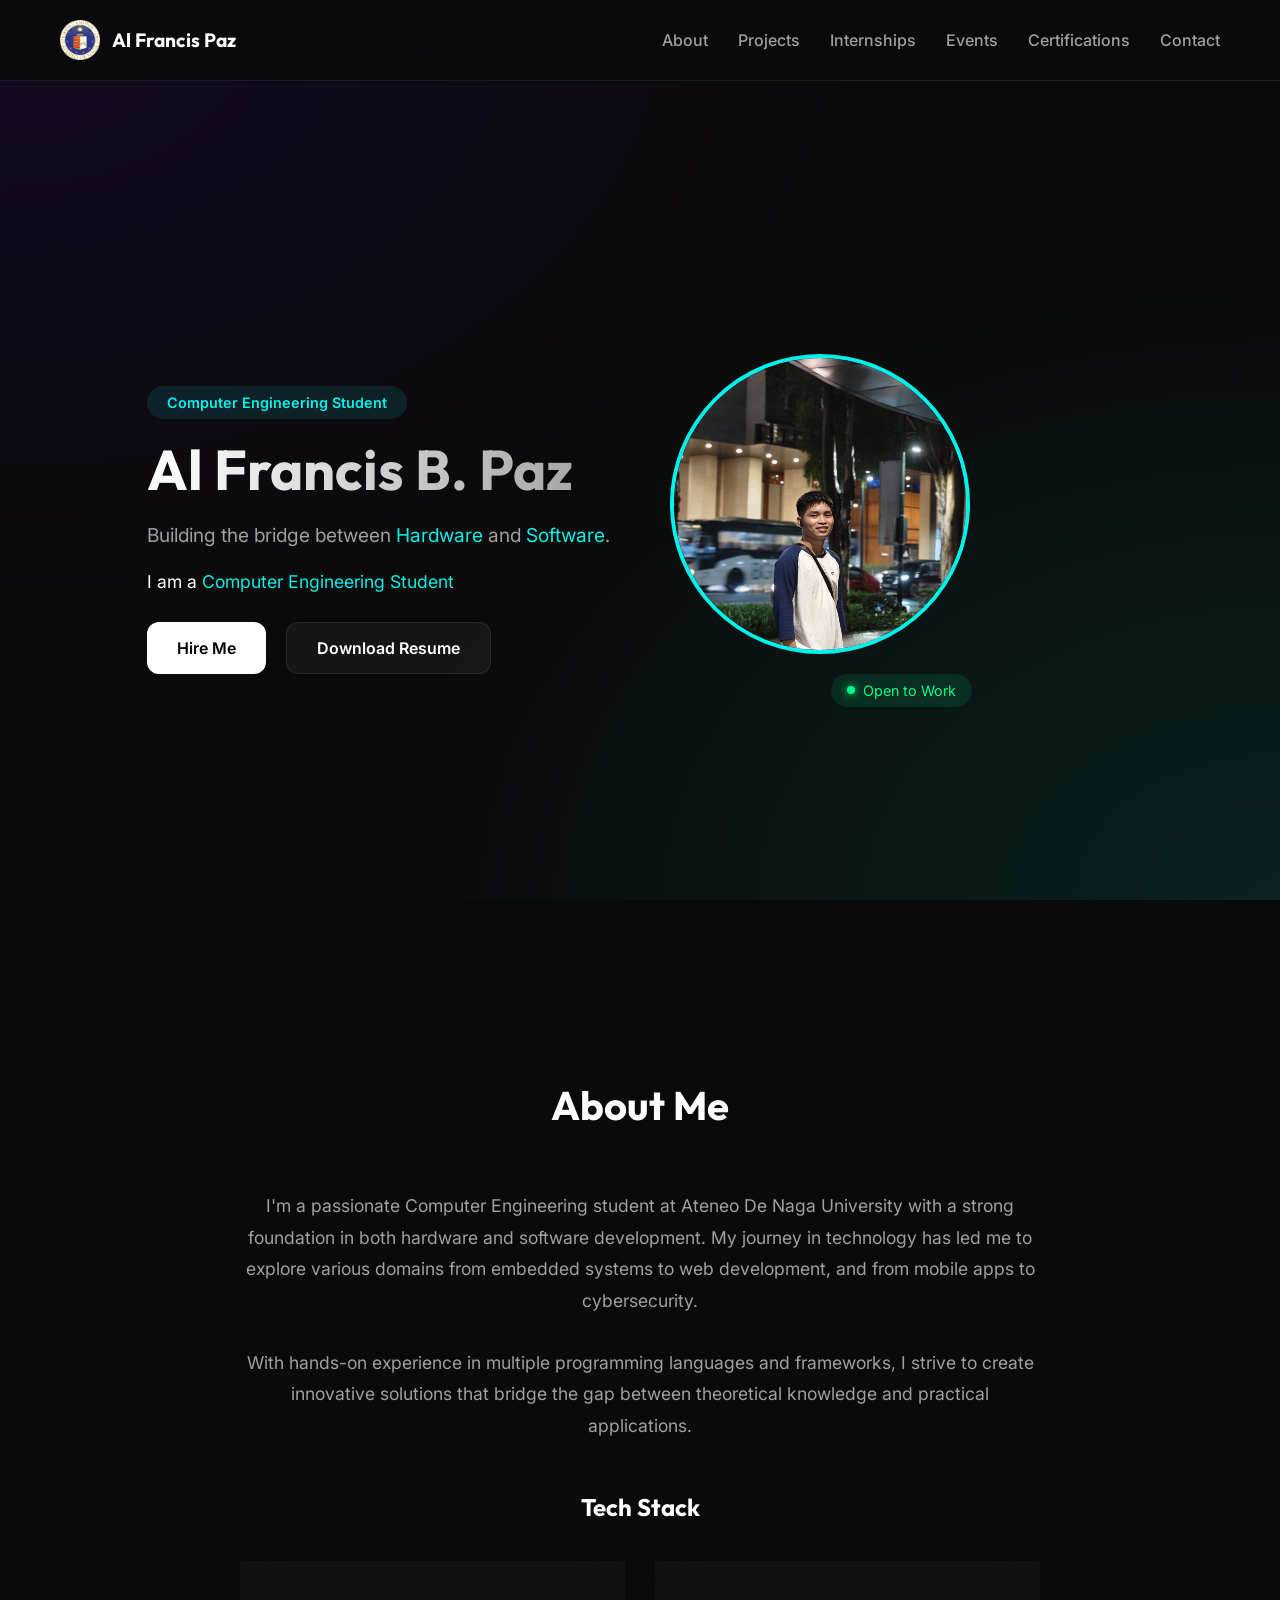
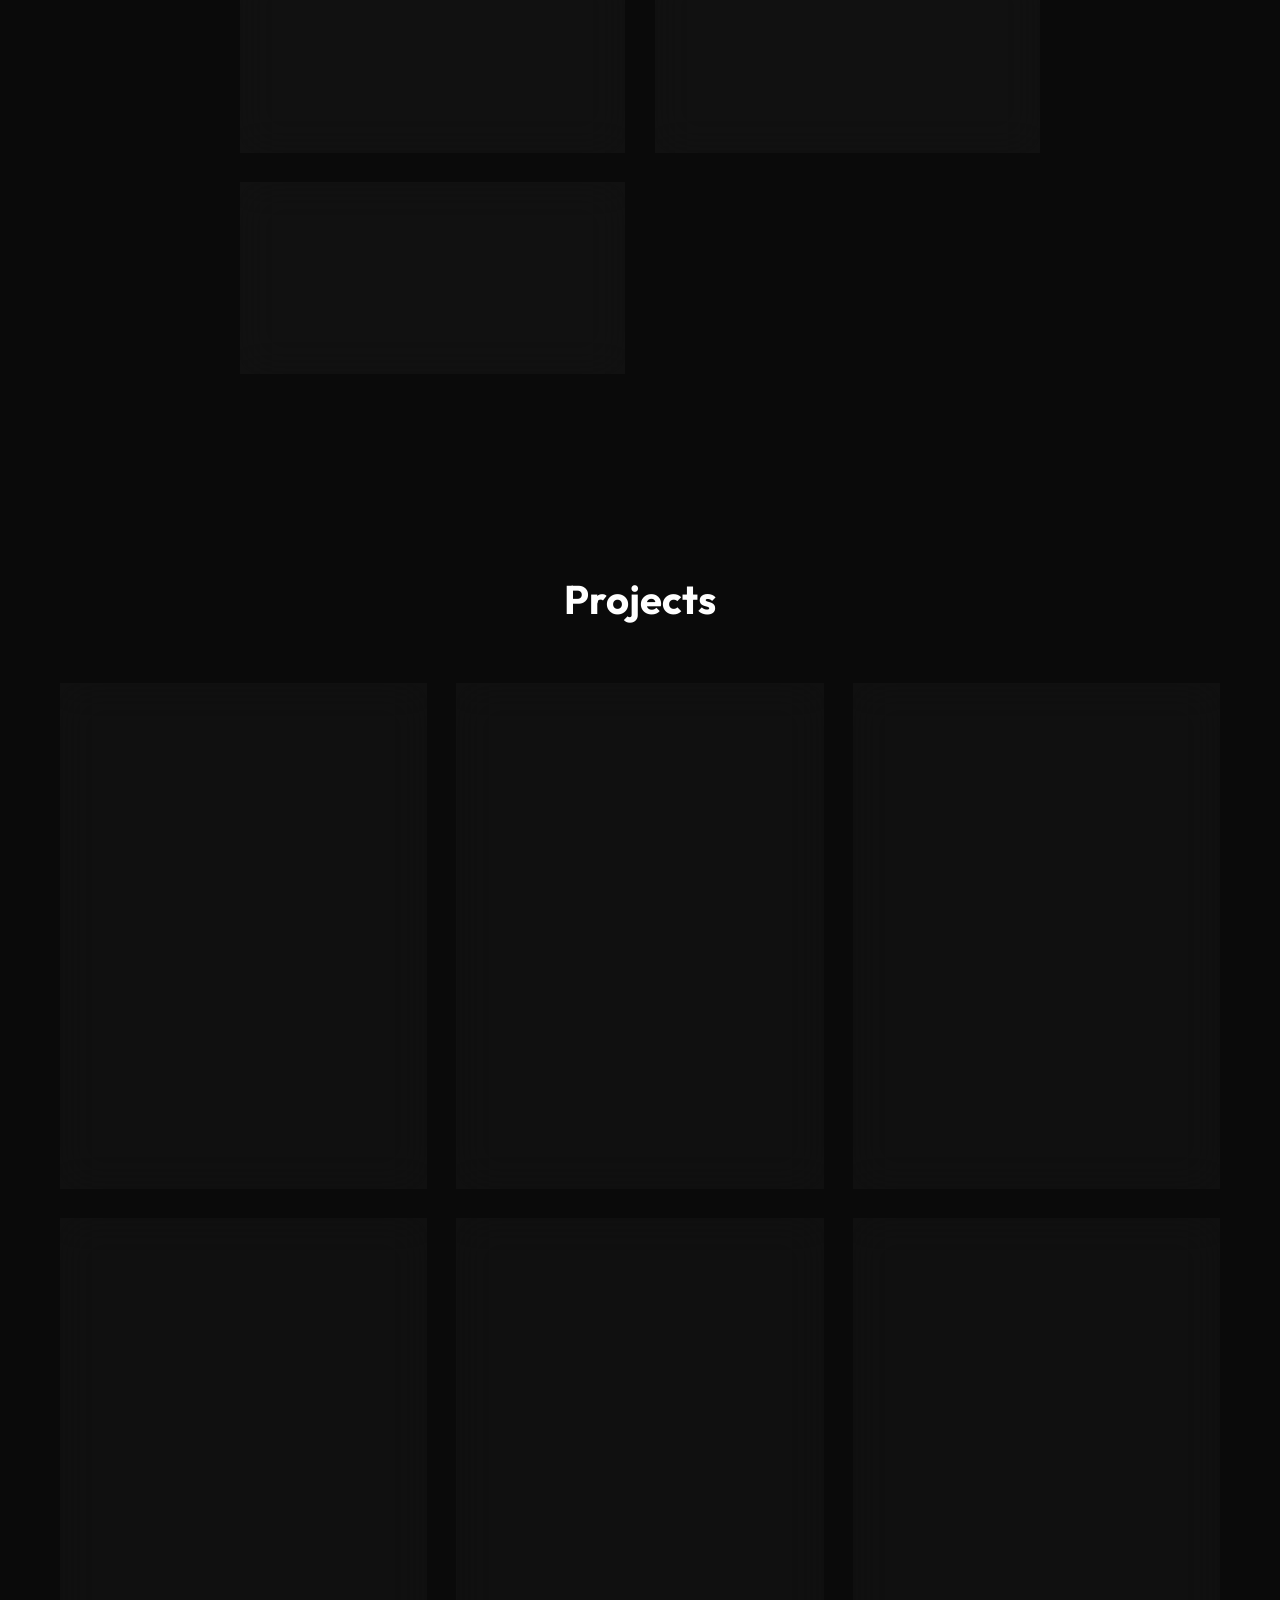
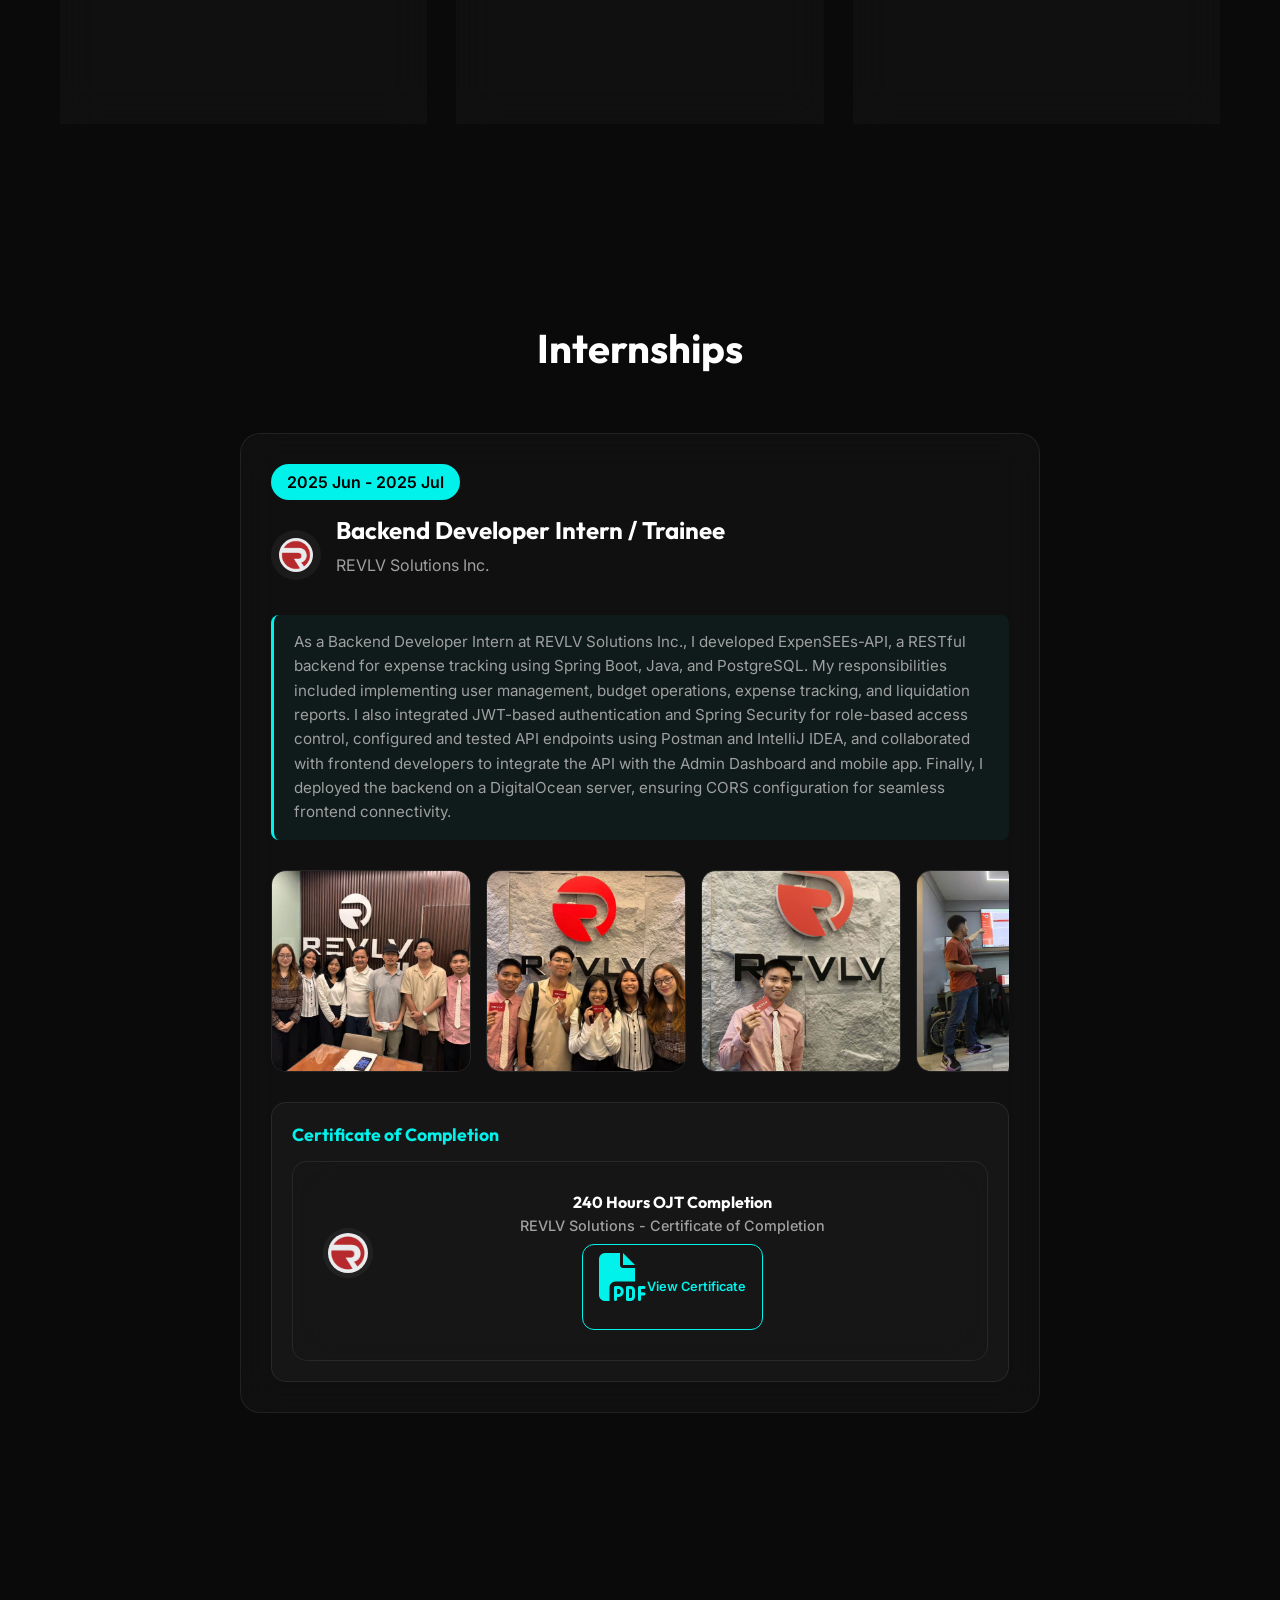
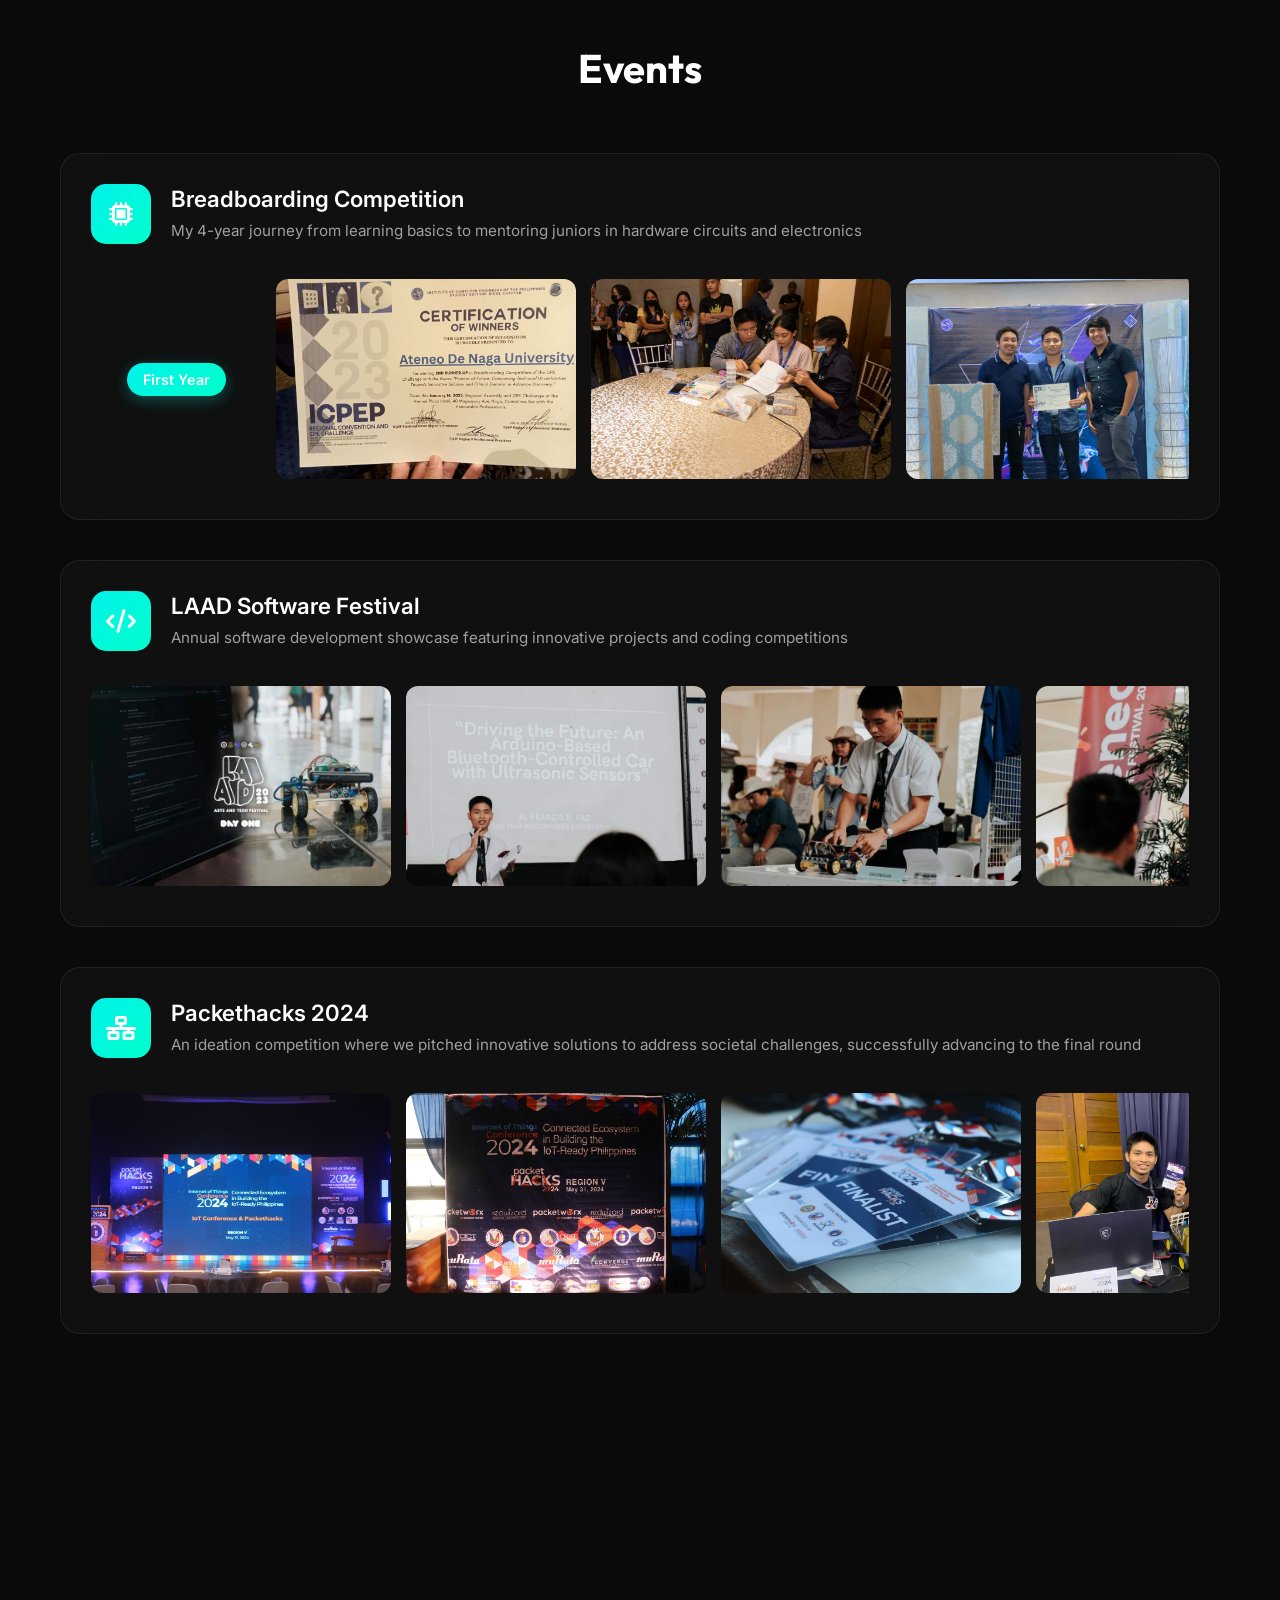
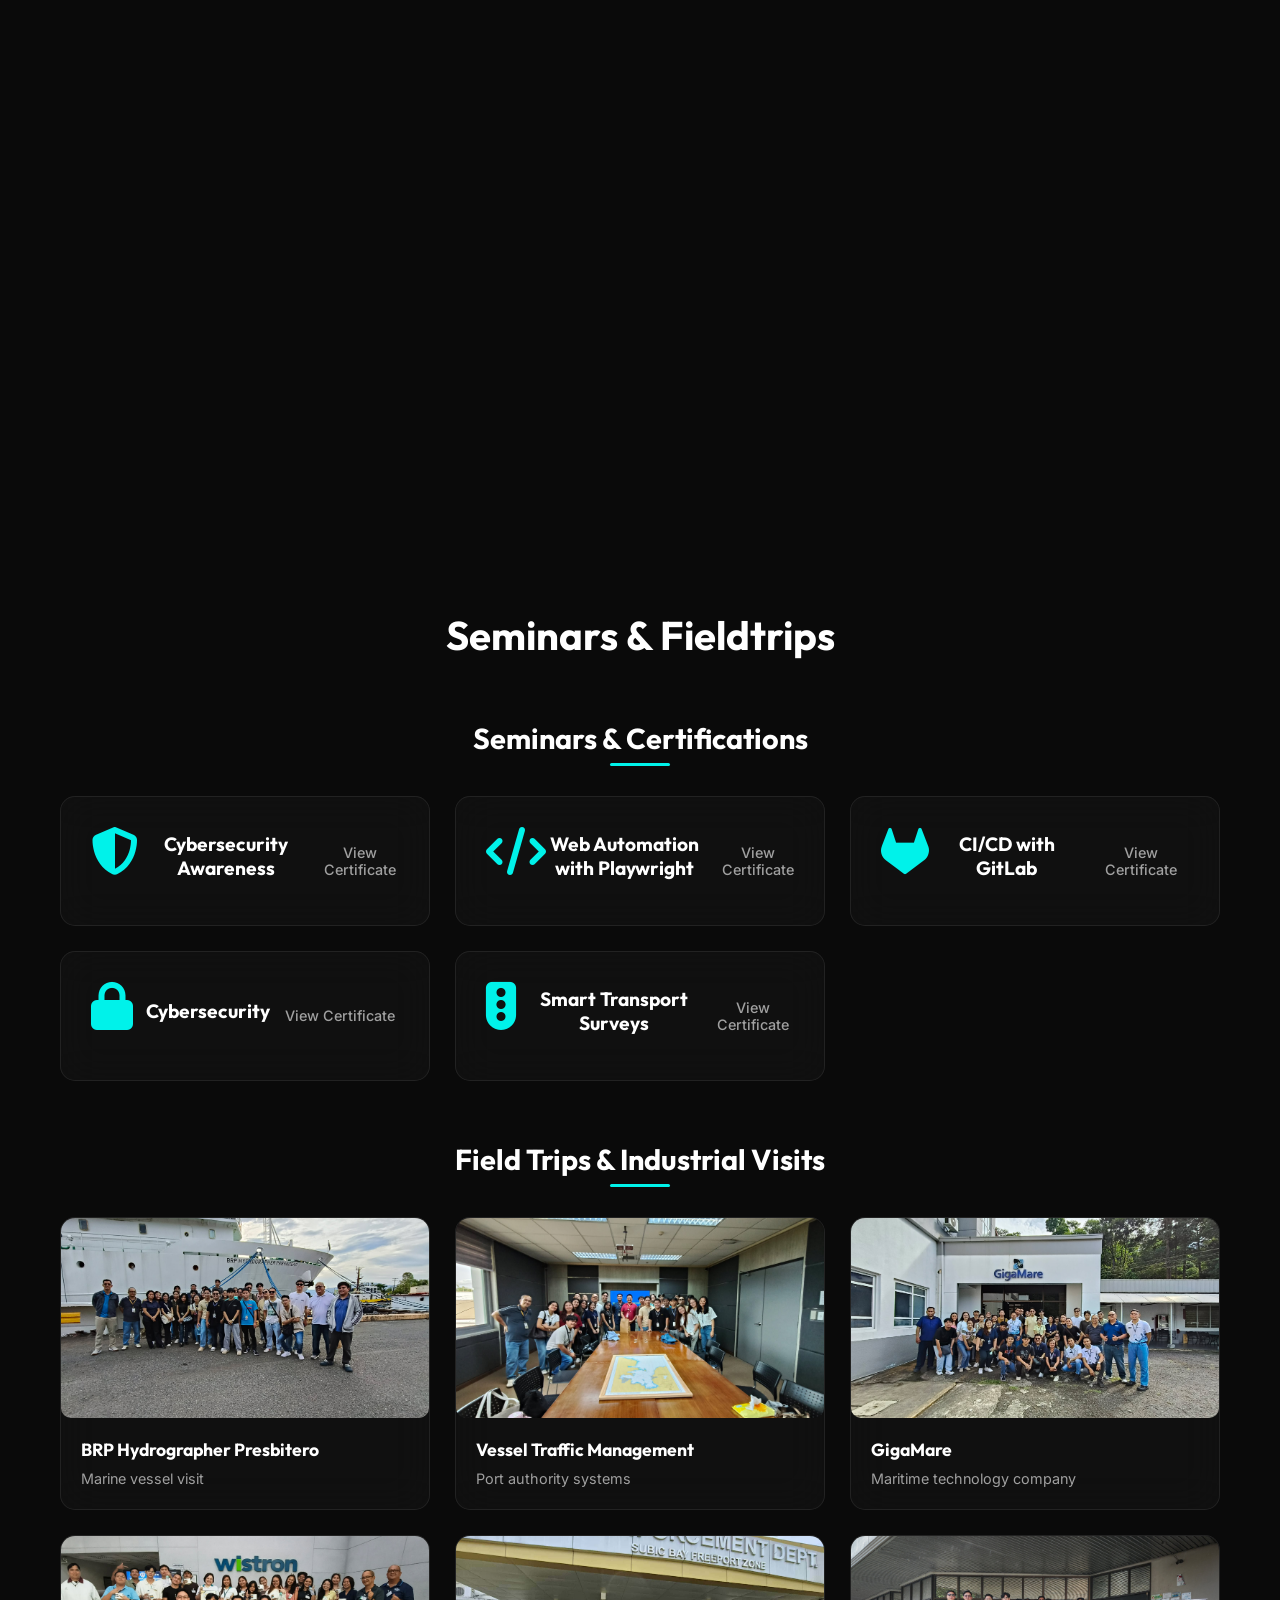
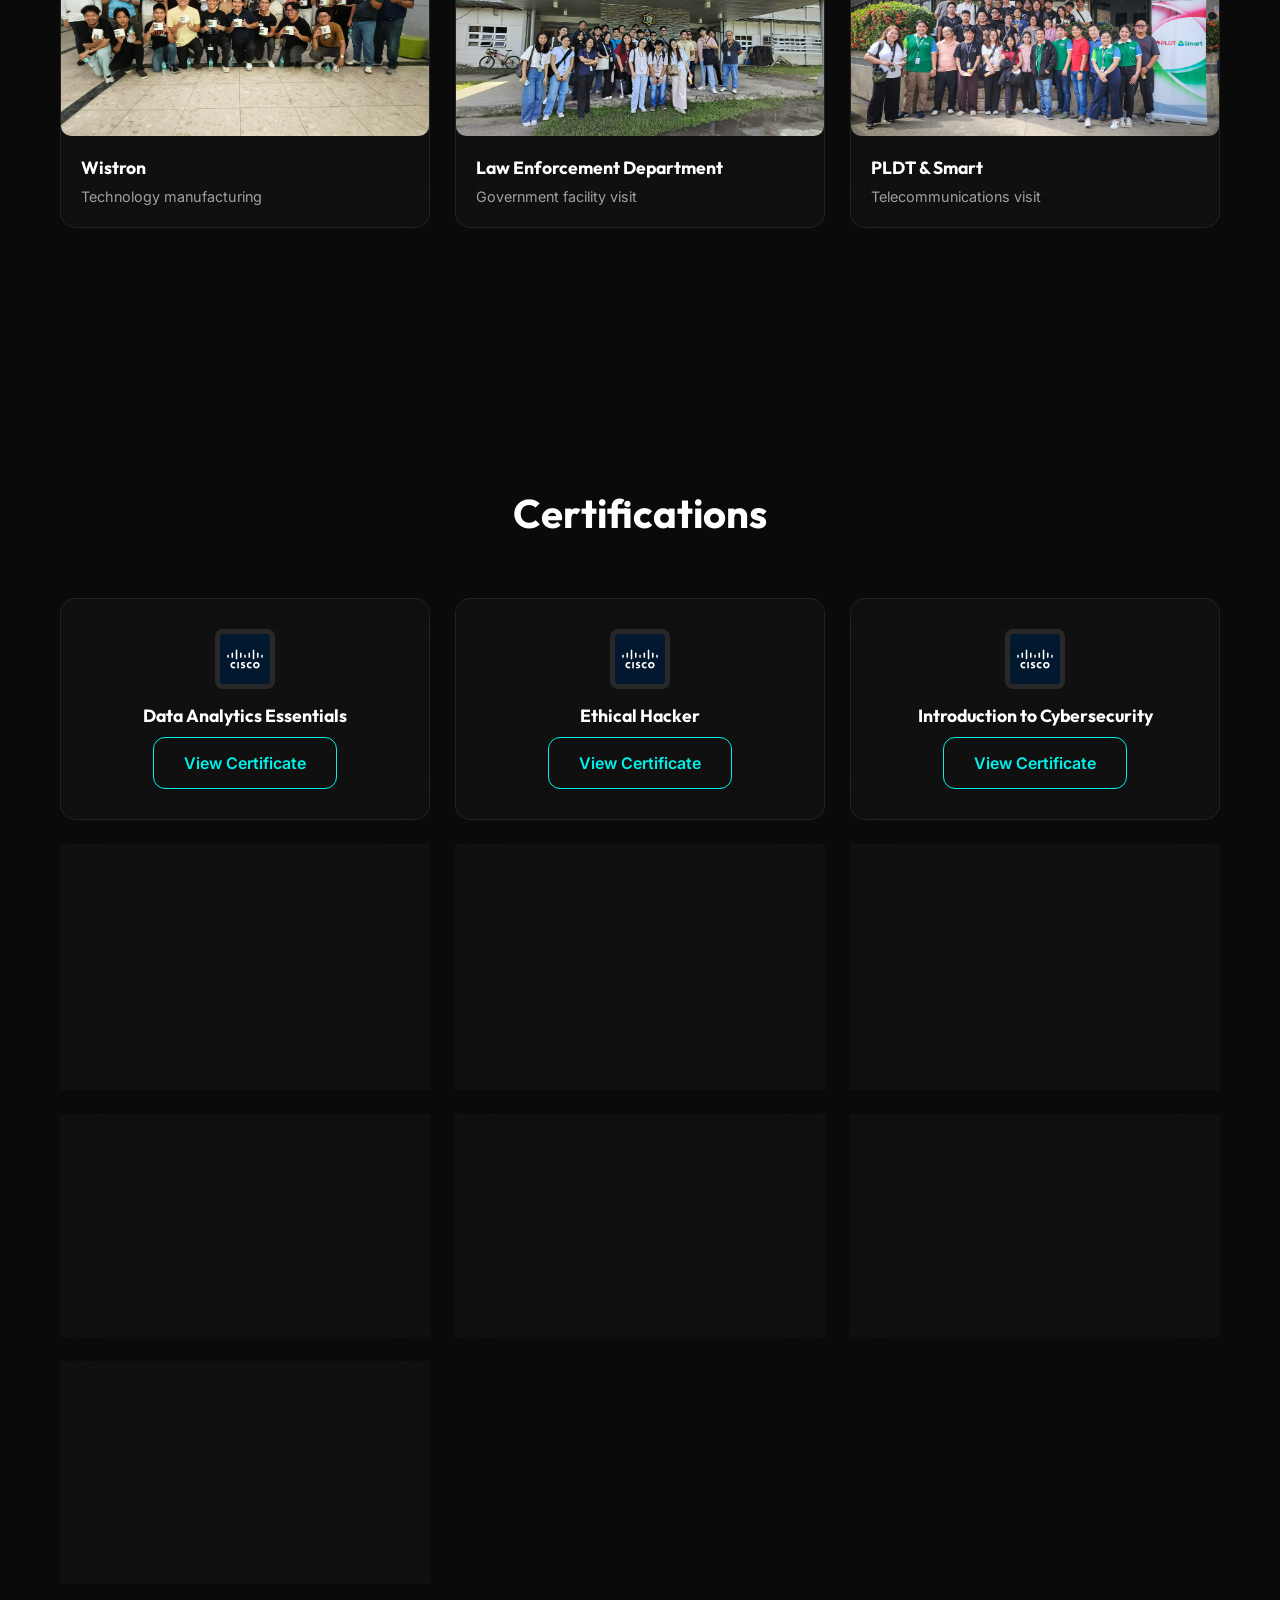
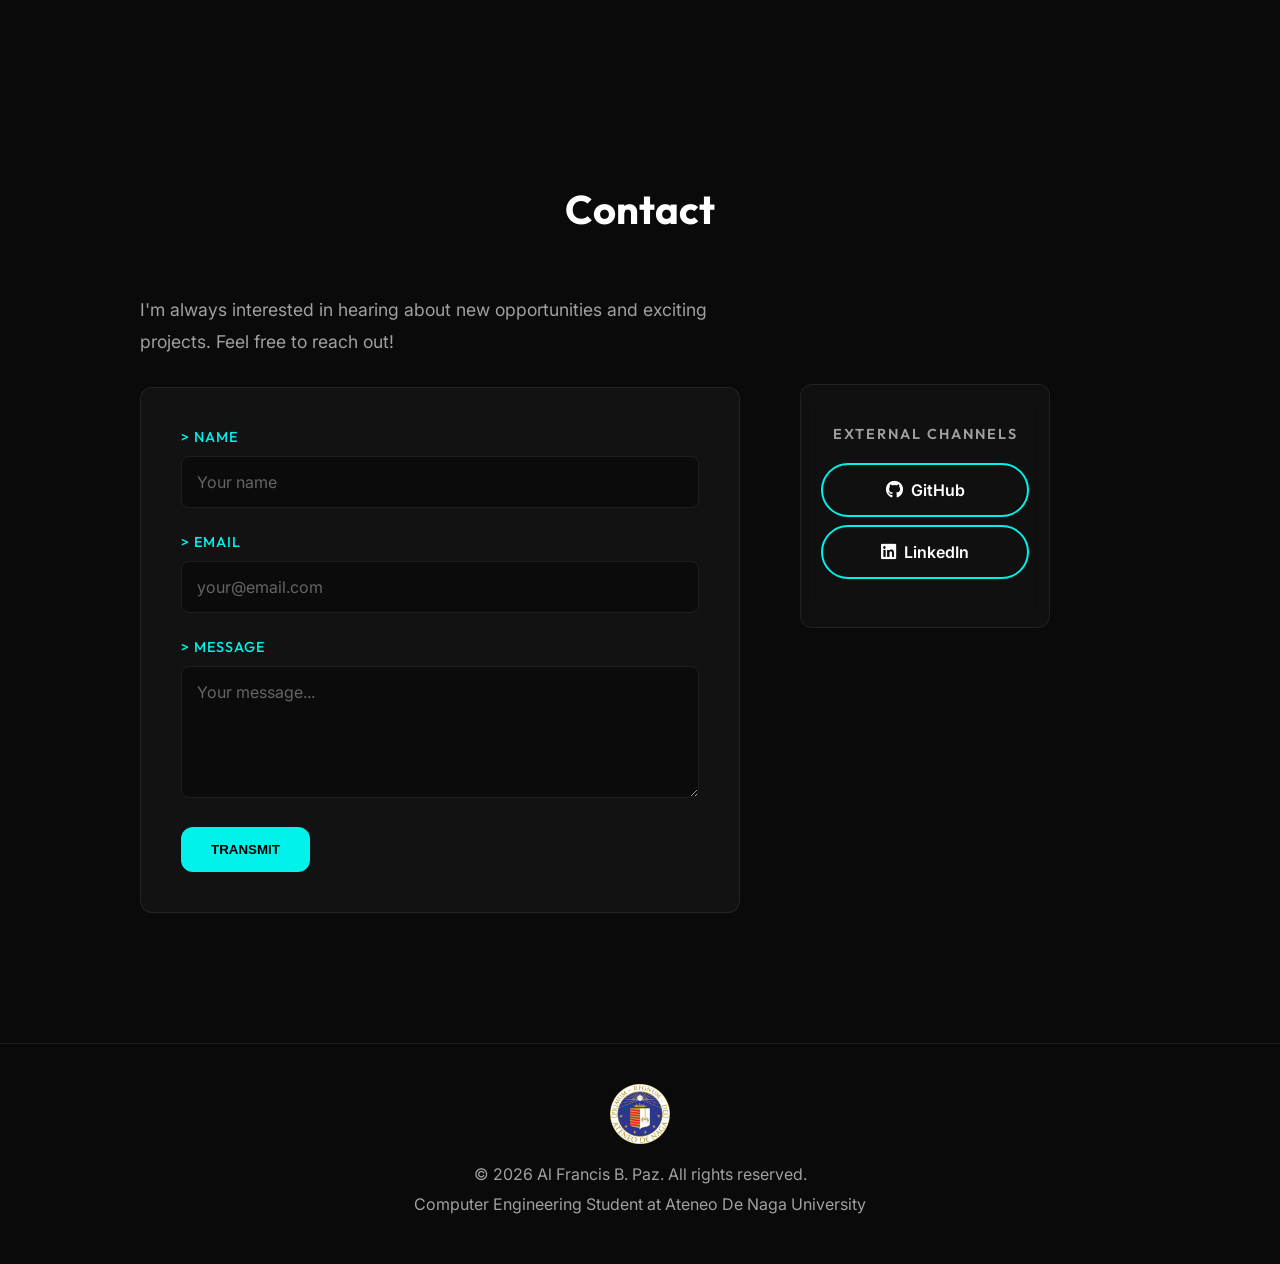
==== commit 8cb30f22: "Fix lagging and logo positions" ====
--- a/index.html
+++ b/index.html
@@ -256,18 +256,20 @@
                         <div class="internship-description">
                             <p>As a Backend Developer Intern at REVLV Solutions Inc., I developed ExpenSEEs-API, a RESTful backend for expense tracking using Spring Boot, Java, and PostgreSQL. My responsibilities included implementing user management, budget operations, expense tracking, and liquidation reports. I also integrated JWT-based authentication and Spring Security for role-based access control, configured and tested API endpoints using Postman and IntelliJ IDEA, and collaborated with frontend developers to integrate the API with the Admin Dashboard and mobile app. Finally, I deployed the backend on a DigitalOcean server, ensuring CORS configuration for seamless frontend connectivity.</p>
                         </div>
-                        <div class="internship-gallery">
-                            <div class="gallery-item" onclick="openProjectGallery('Internship Experience')">
-                                <img src="Internships/Deployment.jpg" alt="Deployment" class="gallery-img">
-                            </div>
-                            <div class="gallery-item" onclick="openProjectGallery('Internship Experience')">
-                                <img src="Internships/ADNU OJT.jpg" alt="OJT" class="gallery-img">
-                            </div>
-                            <div class="gallery-item" onclick="openProjectGallery('Internship Experience')">
-                                <img src="Internships/Day 1.jpg" alt="Day 1" class="gallery-img">
-                            </div>
-                            <div class="gallery-item" onclick="openProjectGallery('Internship Experience')">
-                                <img src="Internships/Reporting.jpg" alt="Reporting" class="gallery-img">
+                        <div class="internship-gallery-wrapper">
+                            <div class="internship-gallery">
+                                <div class="gallery-item" onclick="openProjectGallery('Internship Experience')">
+                                    <img src="Internships/Deployment.jpg" alt="Deployment" class="gallery-img">
+                                </div>
+                                <div class="gallery-item" onclick="openProjectGallery('Internship Experience')">
+                                    <img src="Internships/ADNU OJT.jpg" alt="OJT" class="gallery-img">
+                                </div>
+                                <div class="gallery-item" onclick="openProjectGallery('Internship Experience')">
+                                    <img src="Internships/Day 1.jpg" alt="Day 1" class="gallery-img">
+                                </div>
+                                <div class="gallery-item" onclick="openProjectGallery('Internship Experience')">
+                                    <img src="Internships/Reporting.jpg" alt="Reporting" class="gallery-img">
+                                </div>
                             </div>
                         </div>
                         <div class="internship-certificate">
--- a/styles.css
+++ b/styles.css
@@ -16,6 +16,18 @@
     box-sizing: border-box;
 }
 
+img {
+    max-width: 100%;
+    height: auto;
+    display: block;
+}
+
+html, body {
+    overflow-x: hidden;
+    width: 100%;
+}
+
+
 body {
     background-color: var(--bg-color);
     color: var(--text-primary);
@@ -26,6 +38,7 @@
     background-attachment: fixed;
     min-height: 100vh;
     padding-top: 80px;
+    margin: 0;
 }
 
 /* Container */
@@ -536,15 +549,24 @@
     font-size: 0.95rem;
 }
 
+.internship-gallery-wrapper {
+    overflow: hidden;
+    border-radius: 15px;
+    position: relative;
+    margin: 20px 0;
+}
+
 .internship-gallery {
     display: flex;
     gap: 15px;
-    overflow-x: auto;
-    padding: 20px 0;
-    scroll-behavior: smooth;
-    -webkit-overflow-scrolling: touch;
-    scrollbar-width: none; /* Hide scrollbar for Firefox */
-    -ms-overflow-style: none; /* Hide scrollbar for IE/Edge */
+    padding: 10px 0;
+    width: max-content;
+    animation: scroll 30s linear infinite;
+    will-change: transform;
+}
+
+.internship-gallery:hover {
+    animation-play-state: paused;
 }
 
 .internship-gallery::-webkit-scrollbar {
@@ -710,11 +732,14 @@
 .event-carousel {
     display: flex;
     gap: 15px;
-    overflow-x: auto;
-    scroll-behavior: smooth;
     padding: 10px 0;
-    scrollbar-width: none; /* Hide scrollbar for Firefox */
-    -ms-overflow-style: none; /* Hide scrollbar for IE/Edge */
+    width: max-content;
+    animation: scroll 40s linear infinite;
+    will-change: transform;
+}
+
+.event-carousel:hover {
+    animation-play-state: paused;
 }
 
 .event-carousel::-webkit-scrollbar {
@@ -992,7 +1017,7 @@
     width: 60px;
     height: 60px;
     object-fit: contain;
-    margin-bottom: 15px;
+    margin: 0 auto 15px auto;
     border-radius: 8px;
     background: rgba(255, 255, 255, 0.1);
     padding: 5px;
@@ -1153,7 +1178,7 @@
     width: 60px;
     height: 60px;
     object-fit: contain;
-    margin-bottom: 20px;
+    margin: 0 auto 20px auto;
 }
 
 footer p {
@@ -1457,3 +1482,7 @@
         flex-direction: column;
     }
 }
+@keyframes scroll {
+    0% { transform: translateX(0); }
+    100% { transform: translateX(-50%); }
+}
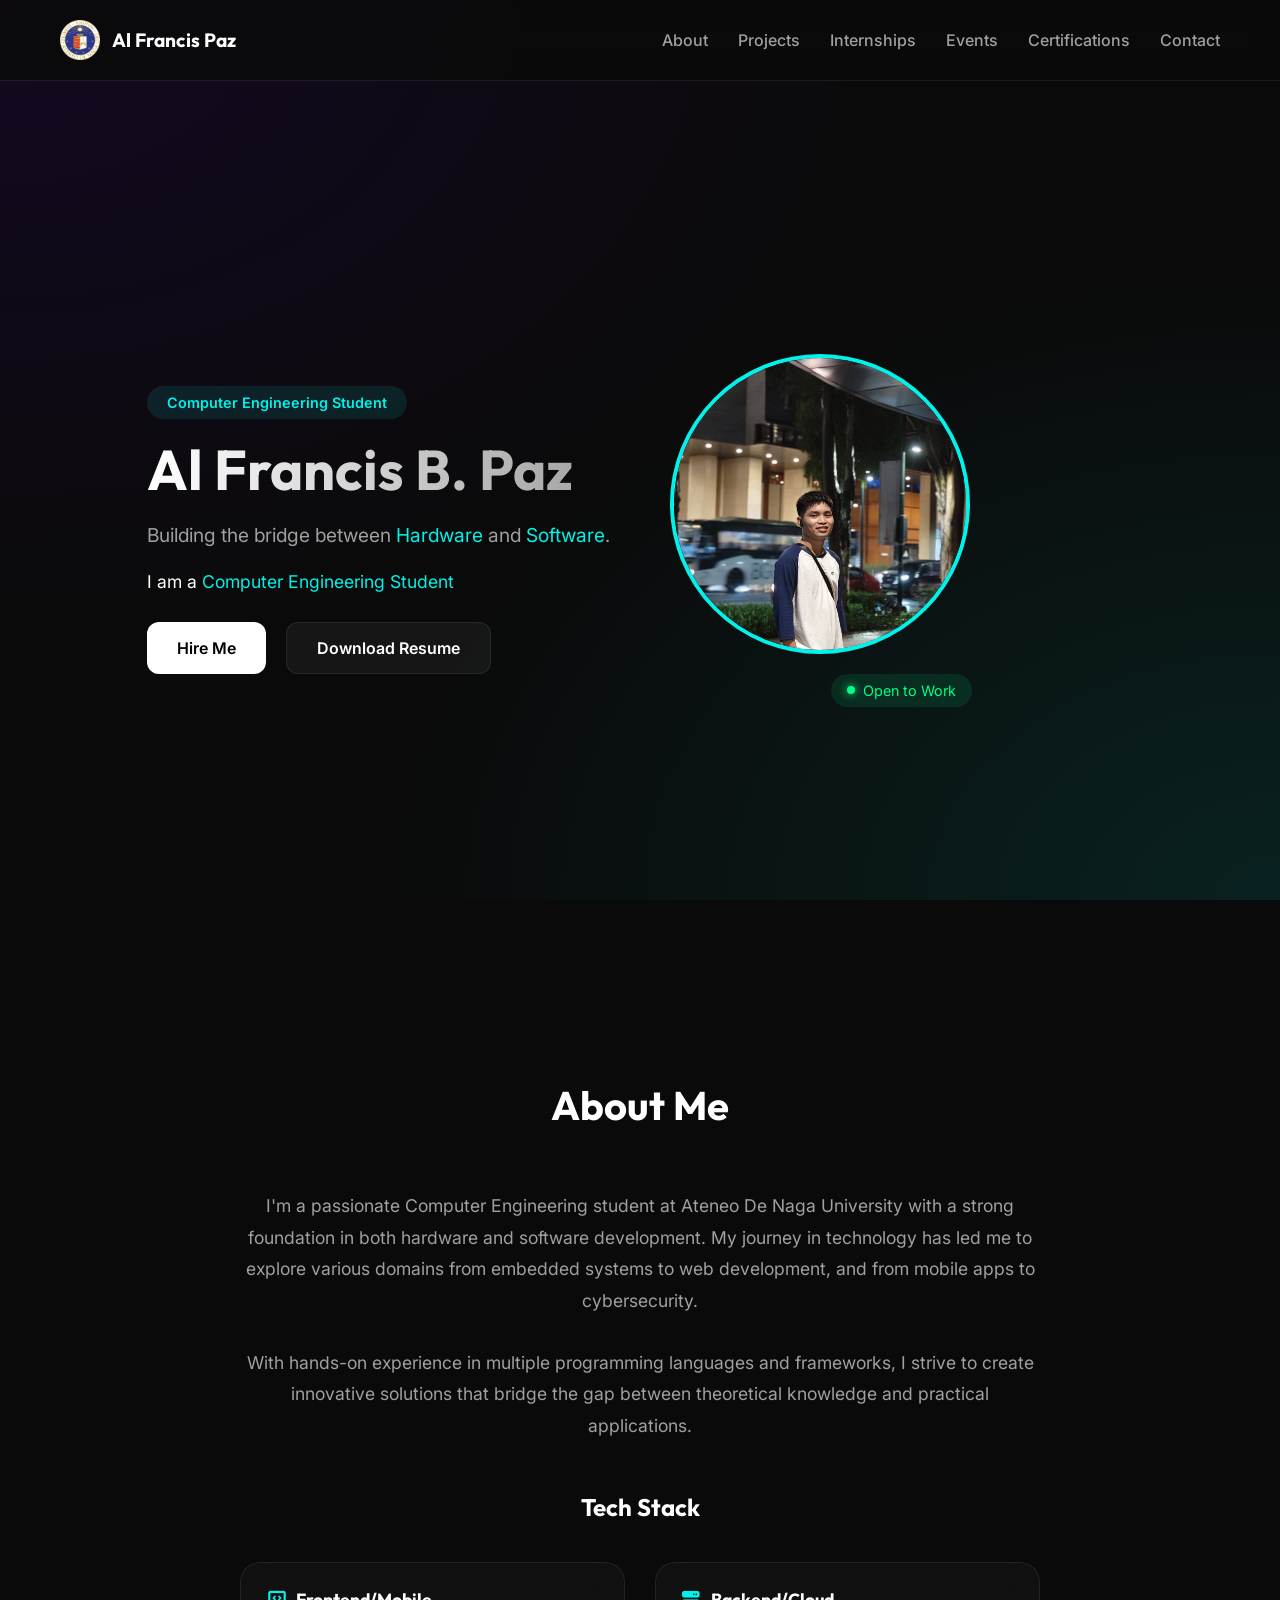
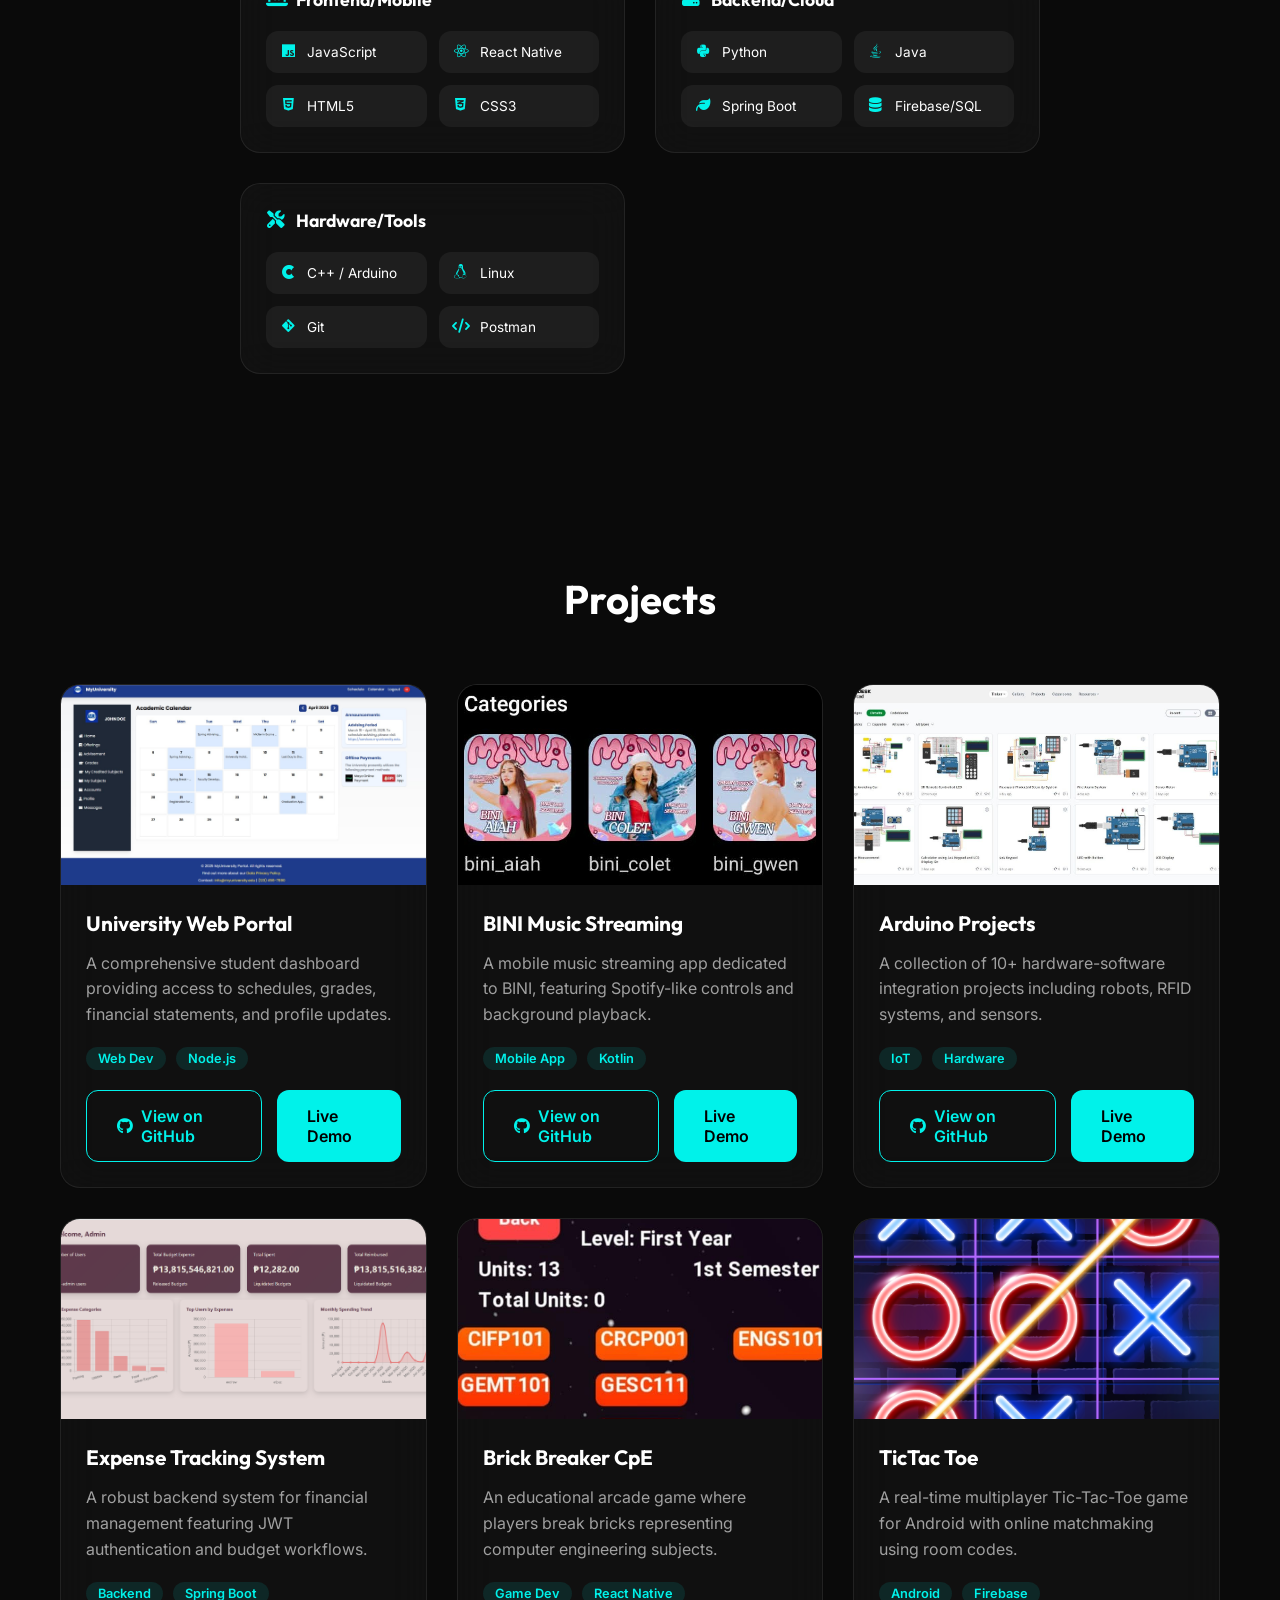
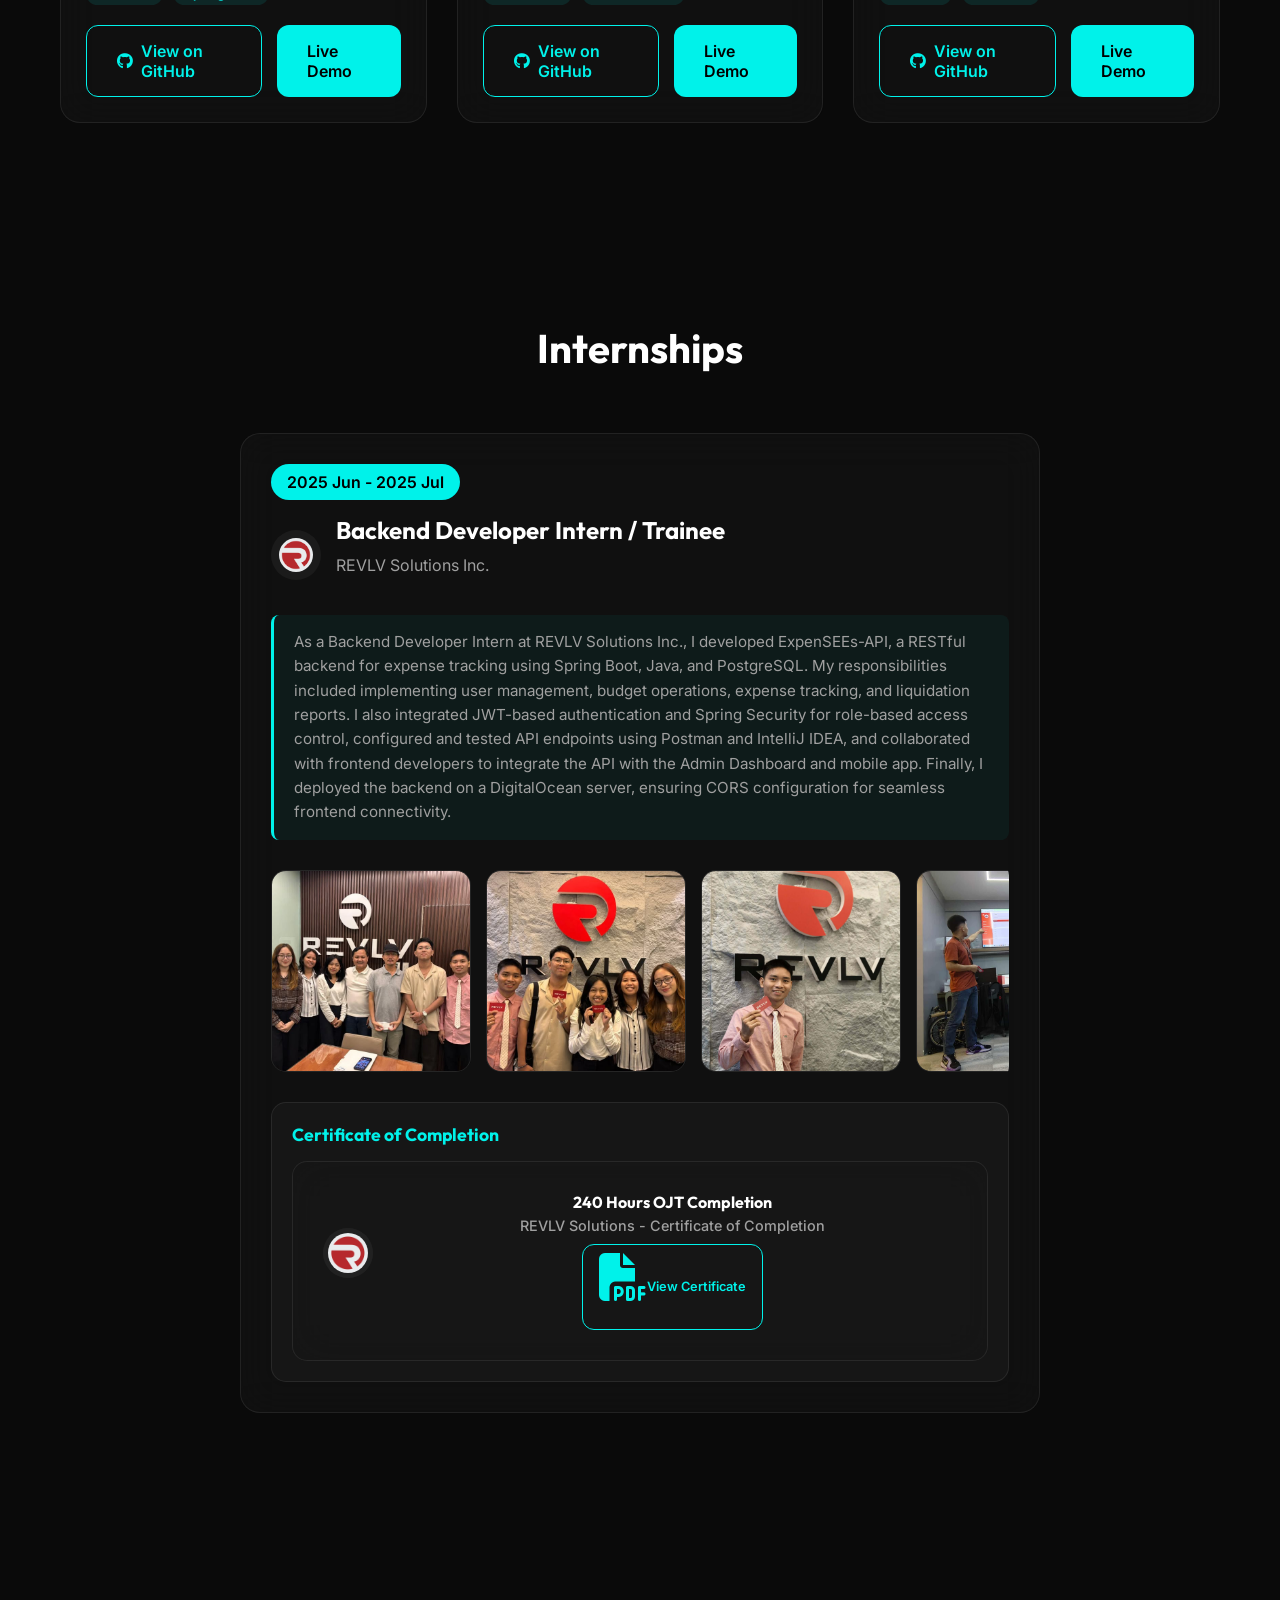
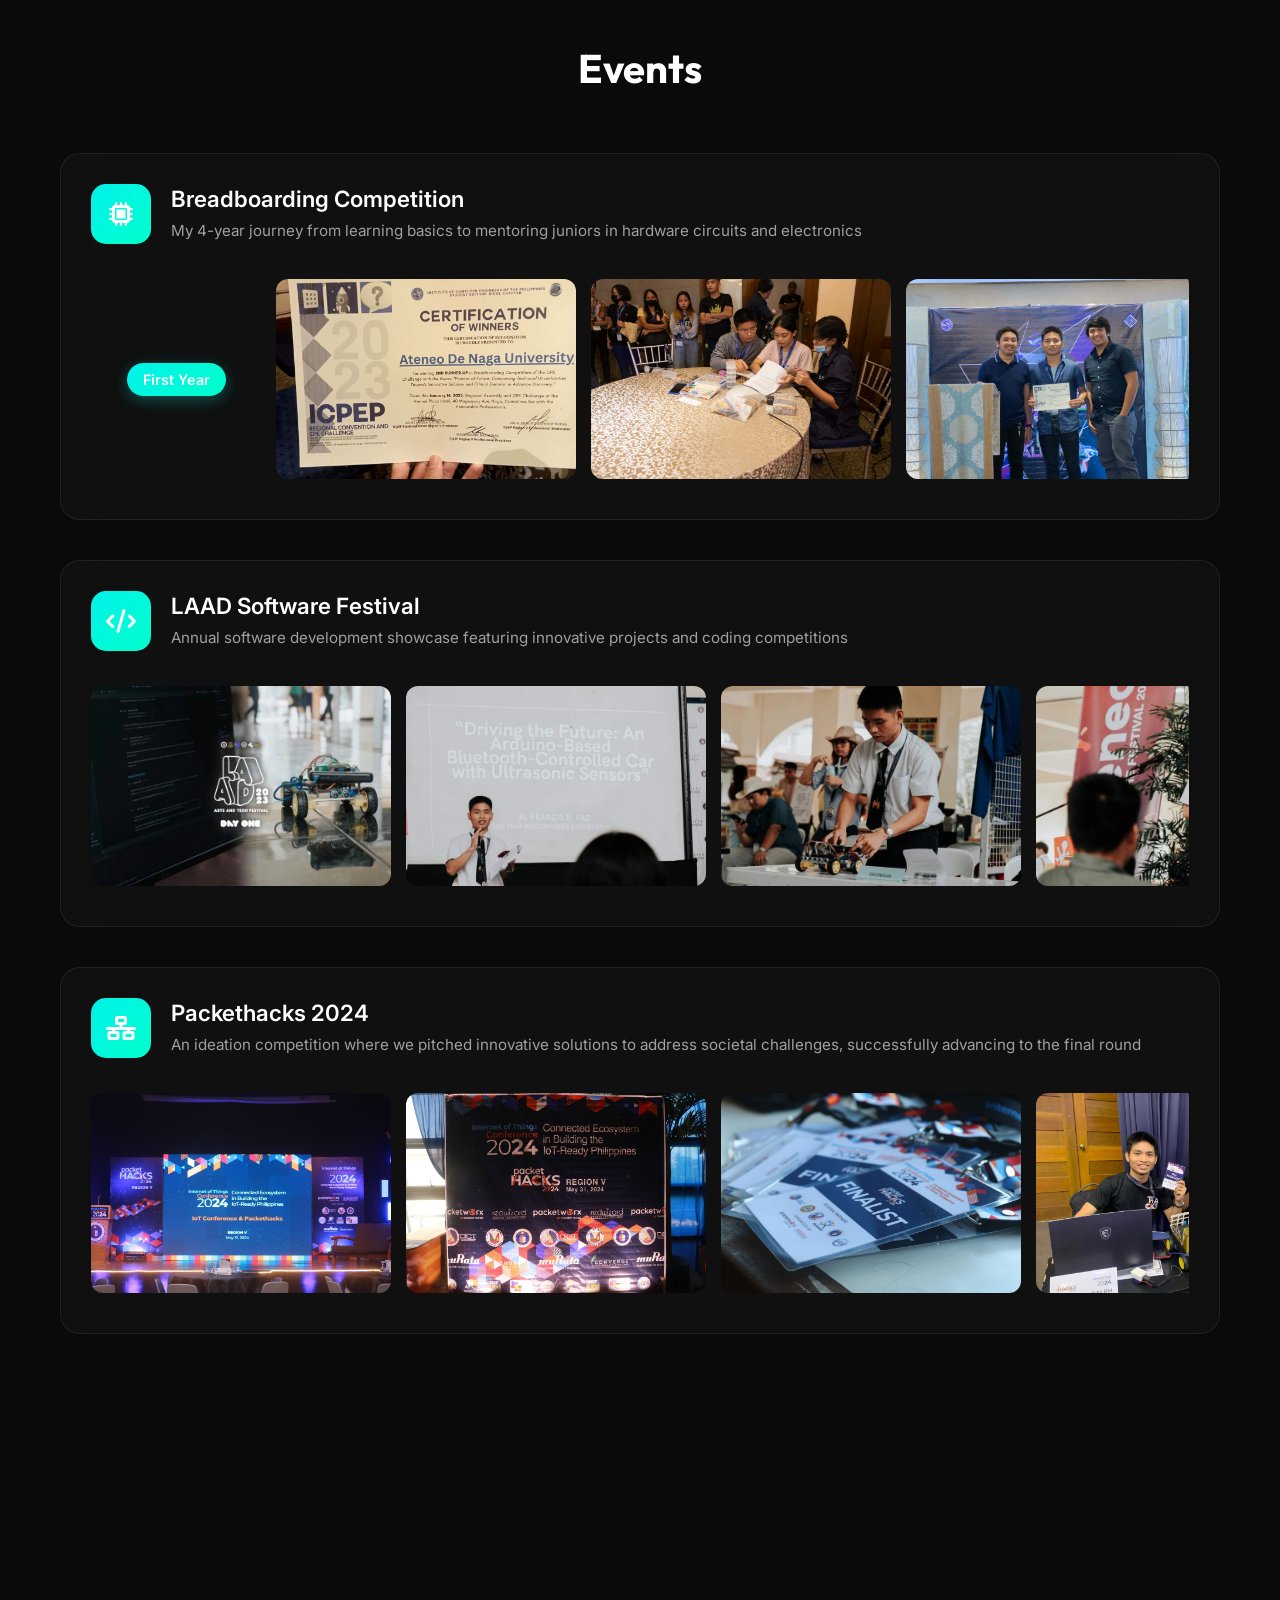
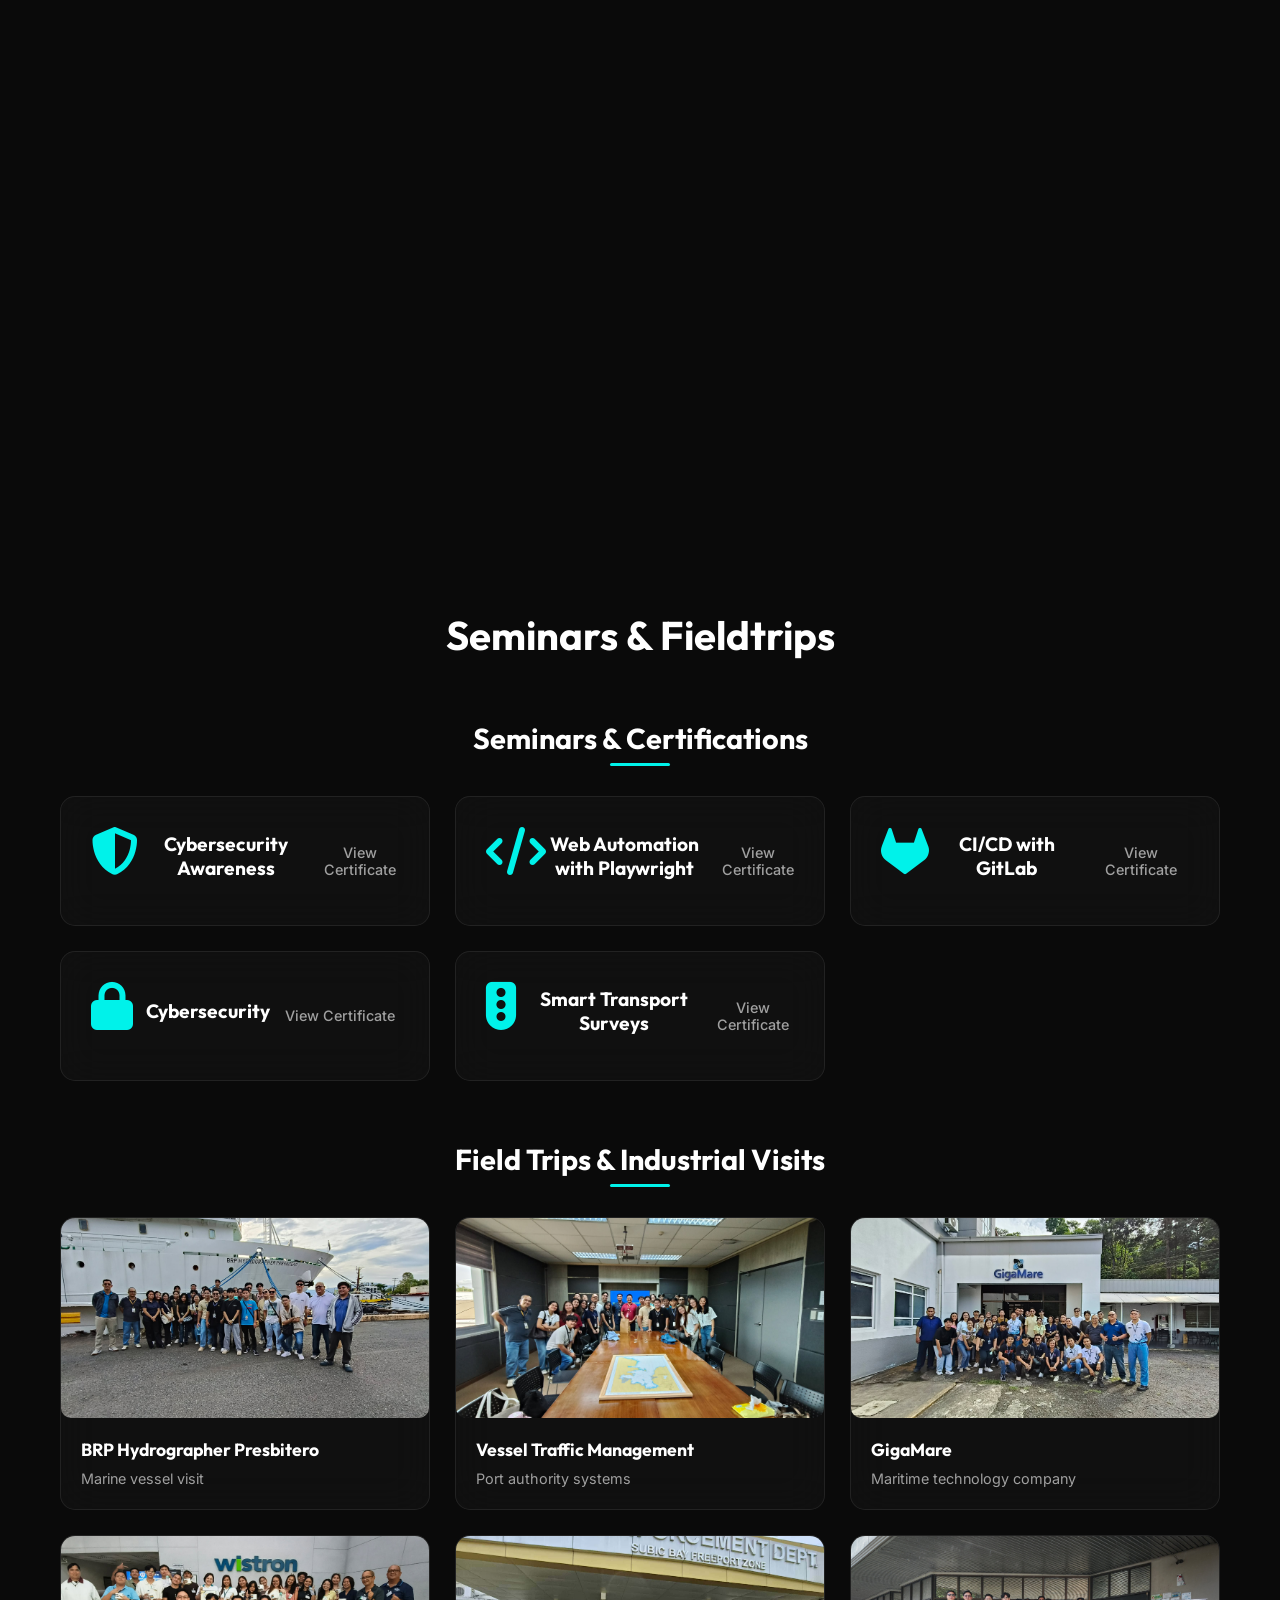
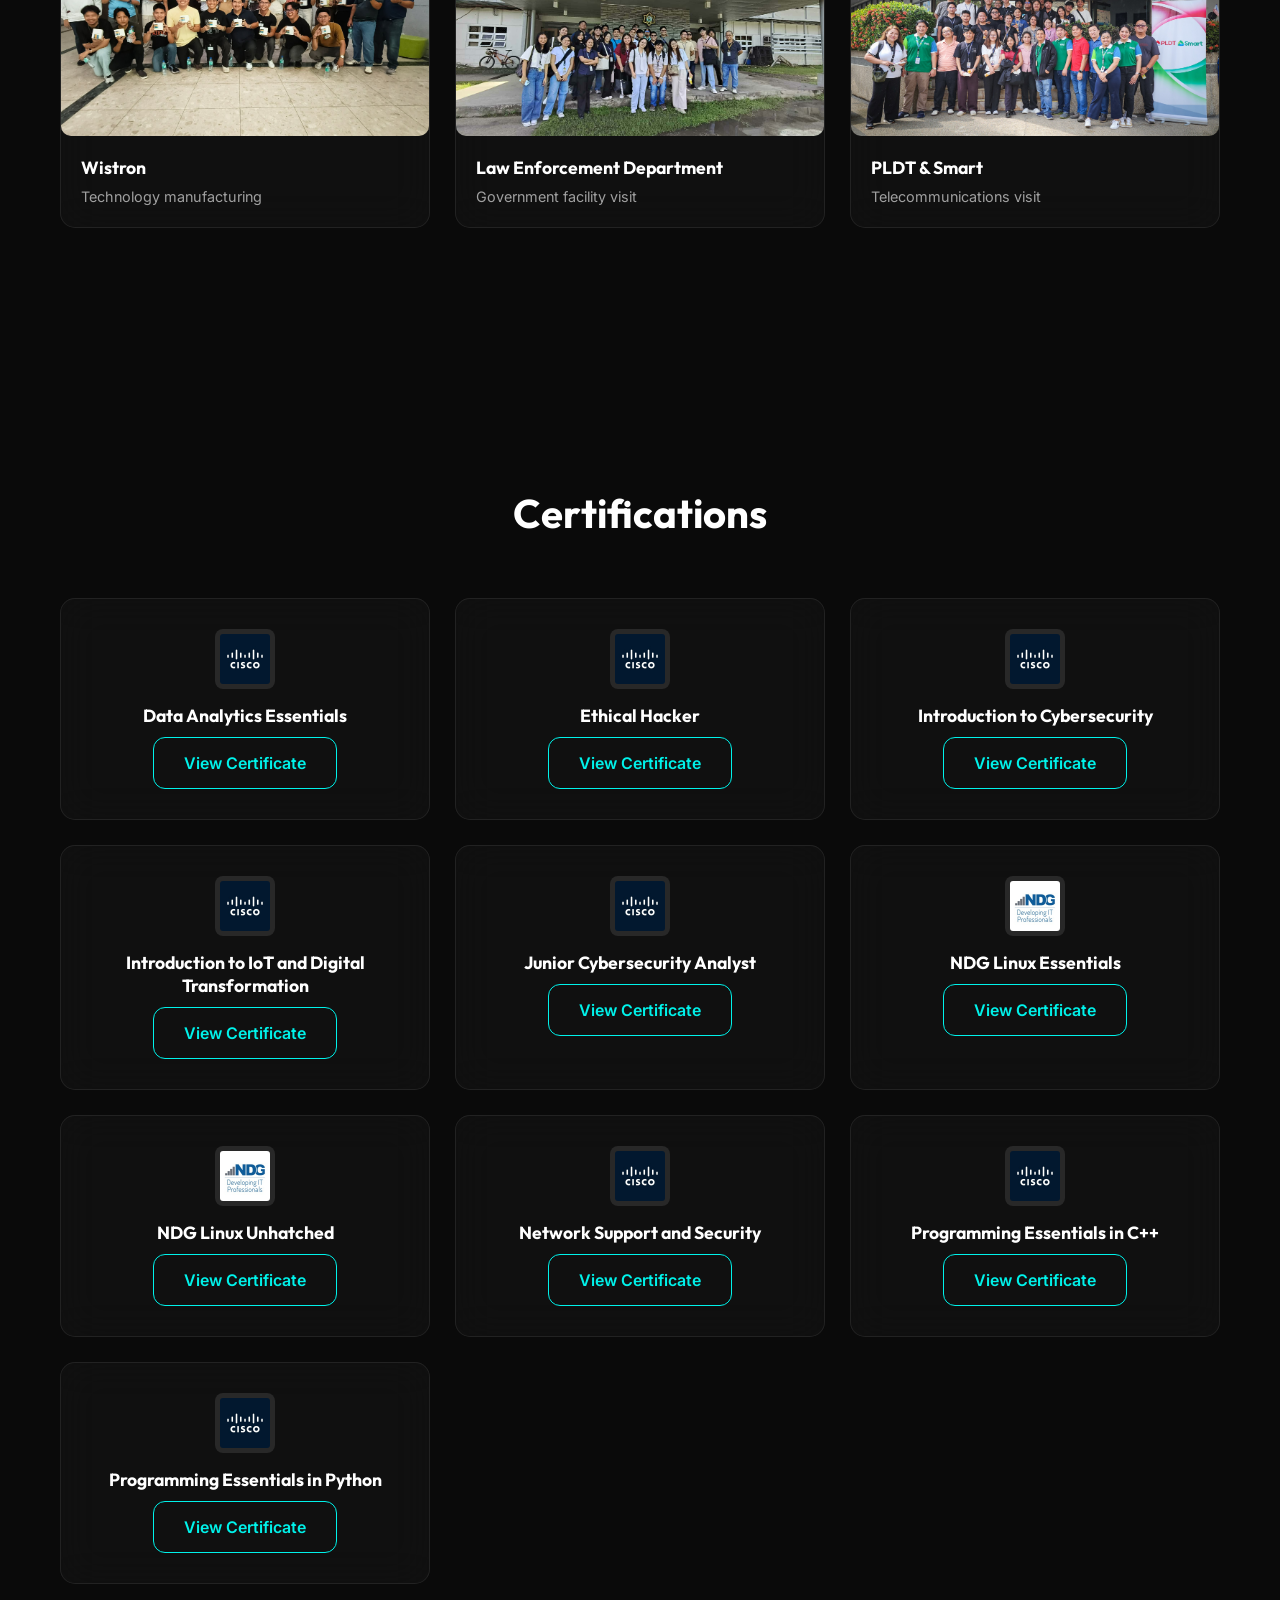
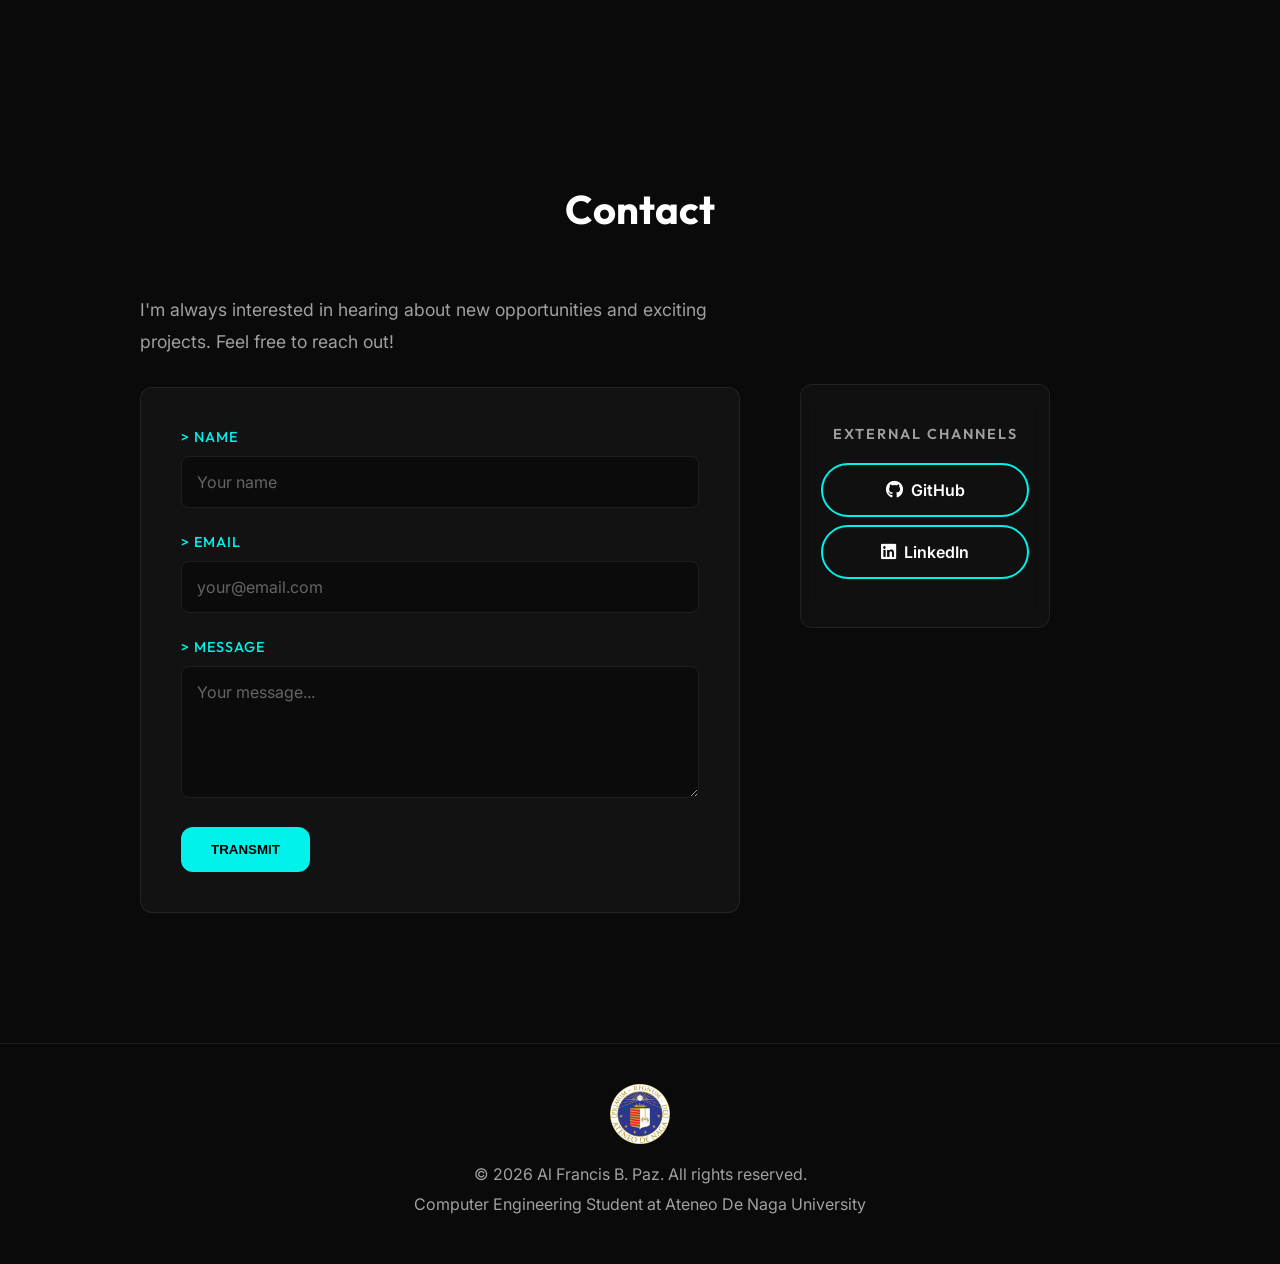
==== commit 8819d40f: "Updated resume" ====
--- a/index.html
+++ b/index.html
@@ -53,7 +53,7 @@
                     <div class="typing-container">I am a <span class="typing-text"></span></div>
                     <div class="hero-actions">
                         <a href="mailto:afpaz@gbox.adnu.edu.ph" class="btn primary">Hire Me</a>
-                        <a href="Resume.pdf" target="_blank" class="btn secondary">Download Resume</a>
+                        <a href="resume_pdf/Resume_with_picture.pdf" target="_blank" class="btn secondary">Download Resume</a>
                     </div>
                 </div>
                 <div class="hero-image">
